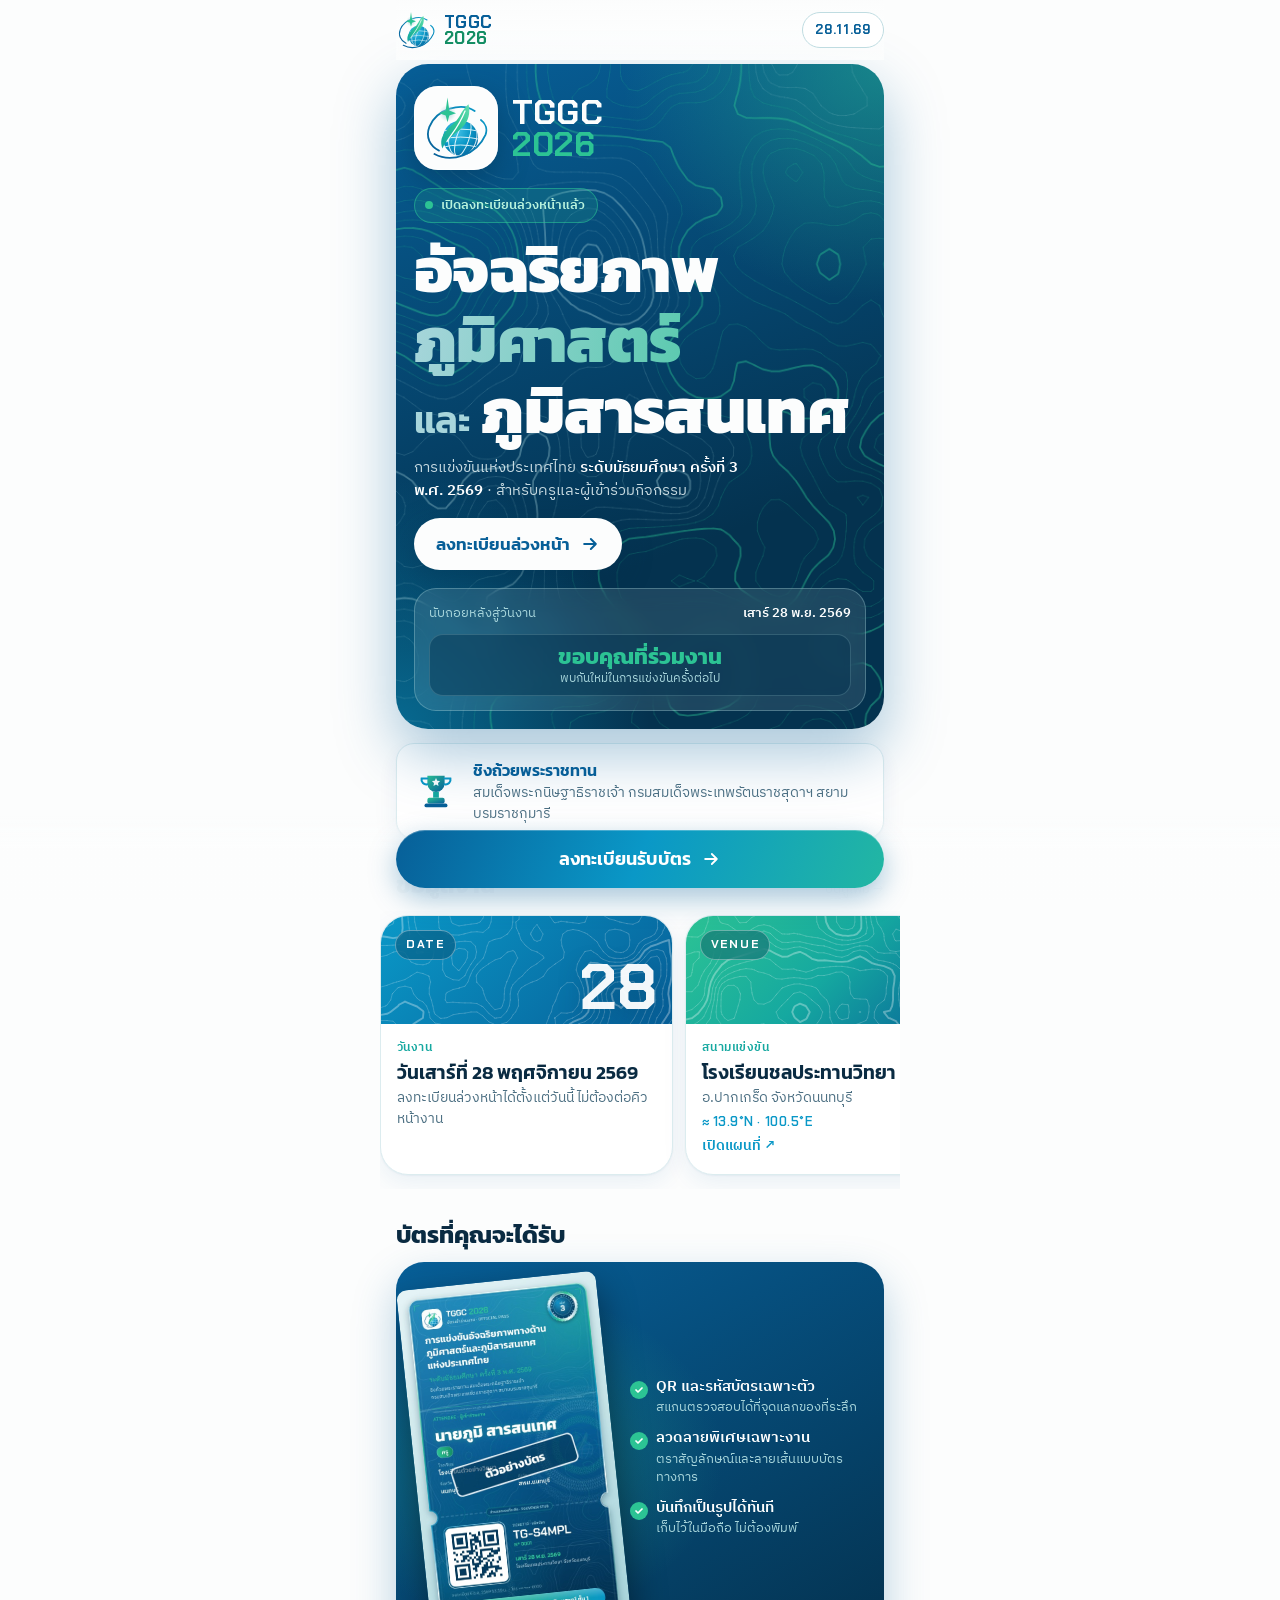
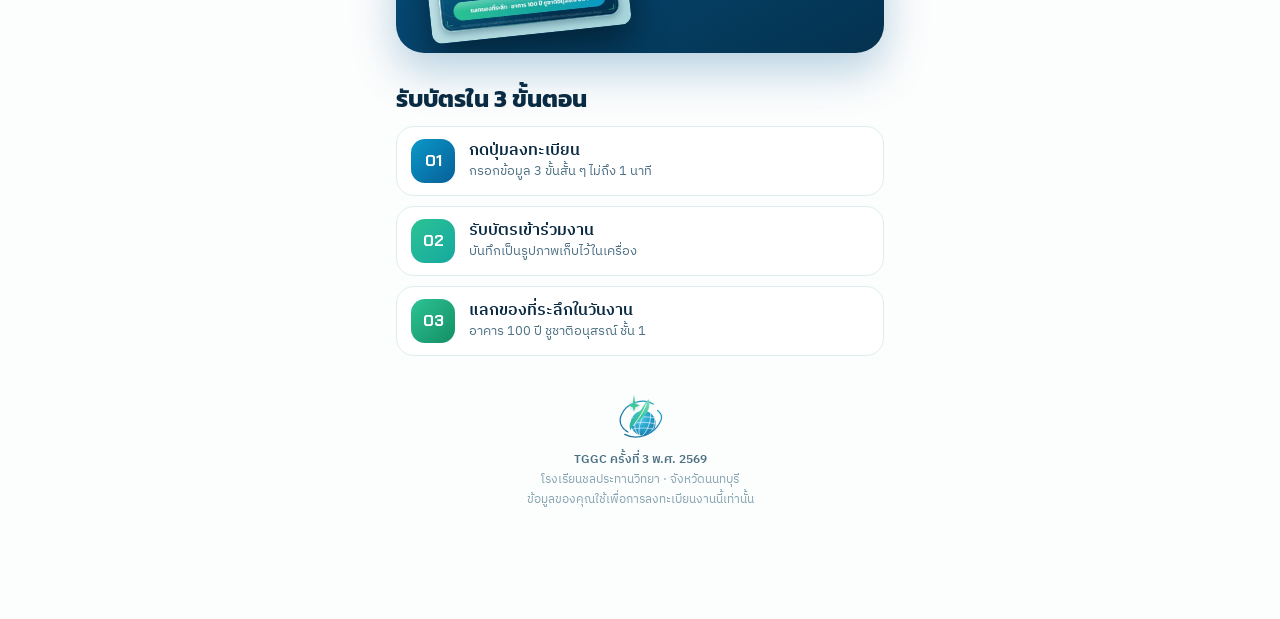
==== public/index.html @ 2cc5307c "Split home and 3-step registration pages; premium ticket artwork - Hash-routed views: home (event in" ====
<!doctype html>
<html lang="th">
<head>
<meta charset="utf-8">
<meta name="viewport" content="width=device-width, initial-scale=1, viewport-fit=cover">
<title>ลงทะเบียน TGGC 2569</title>
<meta name="claude:viewport-fit-sides" content="cover">
<meta name="description" content="ลงทะเบียนล่วงหน้า การแข่งขันอัจฉริยภาพทางด้านภูมิศาสตร์และภูมิสารสนเทศแห่งประเทศไทย ระดับมัธยมศึกษา ครั้งที่ 3 พ.ศ. 2569 · เสาร์ 28 พ.ย. 2569 ณ โรงเรียนชลประทานวิทยา จ.นนทบุรี">
<meta name="theme-color" content="#075f98">
<meta property="og:title" content="ลงทะเบียน TGGC 2569 · รับบัตรเข้าร่วมงาน">
<meta property="og:description" content="กรอกข้อมูลไม่ถึง 1 นาที รับบัตรเข้าร่วมงานเป็นรูปภาพ นำไปแลกของที่ระลึก ณ อาคาร 100 ปี ชูชาติอนุสรณ์ ชั้น 1">
<link rel="preconnect" href="https://fonts.googleapis.com">
<link rel="preconnect" href="https://fonts.gstatic.com" crossorigin>
<link rel="stylesheet" href="https://fonts.googleapis.com/css2?family=IBM+Plex+Sans+Thai:wght@400;500;600;700&family=Chakra+Petch:wght@500;600;700&family=Kanit:wght@500;600;700;800&display=swap">
<link rel="stylesheet" href="styles.css">
</head>
<body>
<div class="ambient" aria-hidden="true"></div>

<div class="app">
  <!-- ===================== HOME ===================== -->
  <main class="view" id="homeView">
    <header class="topbar">
      <a class="brand" href="#home" data-go="home" aria-label="TGGC 2026 หน้าหลัก">
        <span class="logo-mark" data-logo aria-hidden="true"></span>
        <span class="wordmark"><span class="w1">TGGC</span><span class="w2">2026</span></span>
      </a>
      <span class="spacer"></span>
      <button class="mine-btn" id="myTicketBtn" type="button" hidden><svg viewBox="0 0 24 24" fill="none" stroke="currentColor" stroke-width="2" stroke-linecap="round" stroke-linejoin="round"><path d="M3 8a2 2 0 0 0 2-2h14a2 2 0 0 0 2 2v2a2 2 0 0 0 0 4v2a2 2 0 0 0-2 2H5a2 2 0 0 0-2-2v-2a2 2 0 0 0 0-4Z"/><path d="M14 6v12" stroke-dasharray="2 2.5"/></svg>บัตรของฉัน</button>
      <span class="date-pill">28.11.69</span>
    </header>

    <section class="hero" id="top">
      <canvas id="topo" aria-hidden="true"></canvas>
      <div class="hero-top rise">
        <span class="hero-logo logo-mark" data-logo role="img" aria-label="โลโก้ TGGC 2026"></span>
        <span class="wordmark"><span class="w1">TGGC</span><span class="w2">2026</span></span>
      </div>

      <span class="live-chip rise d1"><span class="live-dot"></span>เปิดลงทะเบียนล่วงหน้าแล้ว</span>

      <h1 class="rise d2">
        <span>อัจฉริยภาพ</span>
        <span class="grad">ภูมิศาสตร์</span>
        <span><span class="amp">และ</span> ภูมิสารสนเทศ</span>
      </h1>
      <p class="lede rise d3">การแข่งขันแห่งประเทศไทย <b>ระดับมัธยมศึกษา ครั้งที่ 3 พ.ศ. 2569</b> · สำหรับครูและผู้เข้าร่วมกิจกรรม</p>
      <a class="hero-cta rise d3" href="#register" data-go="register">ลงทะเบียนล่วงหน้า <svg viewBox="0 0 24 24" fill="none" stroke="currentColor" stroke-width="2.4" stroke-linecap="round" stroke-linejoin="round"><path d="M5 12h14M13 6l6 6-6 6"/></svg></a>


      <div class="countdown rise d4" aria-live="polite">
        <div class="countdown-head"><span>นับถอยหลังสู่วันงาน</span><b id="cdLabel">เสาร์ 28 พ.ย. 2569</b></div>
        <div class="cd-grid" id="cdGrid">
          <div class="cd-cell"><div class="cd-num" id="cdD">--</div><div class="cd-lab">วัน</div></div>
          <div class="cd-cell"><div class="cd-num" id="cdH">--</div><div class="cd-lab">ชั่วโมง</div></div>
          <div class="cd-cell"><div class="cd-num" id="cdM">--</div><div class="cd-lab">นาที</div></div>
          <div class="cd-cell"><div class="cd-num" id="cdS">--</div><div class="cd-lab">วินาที</div></div>
        </div>
      </div>
    </section>

    <div class="trophy">
      <svg viewBox="0 0 48 48" fill="none" aria-hidden="true">
        <defs><linearGradient id="tro" x1="0" y1="0" x2="1" y2="1"><stop offset="0" stop-color="#2cc394"/><stop offset="1" stop-color="#075f98"/></linearGradient></defs>
        <path d="M15 8h18v8a9 9 0 0 1-18 0V8Z" fill="url(#tro)"/>
        <path d="M15 11H9a5 5 0 0 0 6 6M33 11h6a5 5 0 0 1-6 6" stroke="#0a98c7" stroke-width="2.2" stroke-linecap="round"/>
        <path d="M21 25h6v6h-6z" fill="#15a8a0"/>
        <rect x="15" y="31" width="18" height="6" rx="2" fill="url(#tro)"/>
        <rect x="12" y="37" width="24" height="4" rx="2" fill="#075f98"/>
        <path d="M24 10.5l1.3 2.7 3 .4-2.2 2.1.5 3-2.6-1.4-2.6 1.4.5-3-2.2-2.1 3-.4z" fill="#fcfdfd"/>
      </svg>
      <p><strong>ชิงถ้วยพระราชทาน</strong>สมเด็จพระกนิษฐาธิราชเจ้า กรมสมเด็จพระเทพรัตนราชสุดาฯ สยามบรมราชกุมารี</p>
    </div>

    <div class="section-title"><h2>ข้อมูลงาน</h2><span>ปัดดูเพิ่ม →</span></div>
    <div class="rail" role="list">
      <article class="ev-card c1" role="listitem">
        <div class="ev-art"><canvas data-topo="1"></canvas><span class="tag">DATE</span><span class="big">28</span></div>
        <div class="ev-body">
          <span class="k">วันงาน</span>
          <span class="v">วันเสาร์ที่ 28 พฤศจิกายน 2569</span>
          <span class="s">ลงทะเบียนล่วงหน้าได้ตั้งแต่วันนี้ ไม่ต้องต่อคิวหน้างาน</span>
        </div>
      </article>
      <article class="ev-card c2" role="listitem">
        <div class="ev-art"><canvas data-topo="2"></canvas><span class="tag">VENUE</span></div>
        <div class="ev-body">
          <span class="k">สนามแข่งขัน</span>
          <span class="v">โรงเรียนชลประทานวิทยา</span>
          <span class="s">อ.ปากเกร็ด จังหวัดนนทบุรี</span>
          <span class="coord">≈ 13.9°N · 100.5°E</span>
          <a href="https://www.google.com/maps/search/?api=1&query=%E0%B9%82%E0%B8%A3%E0%B8%87%E0%B9%80%E0%B8%A3%E0%B8%B5%E0%B8%A2%E0%B8%99%E0%B8%8A%E0%B8%A5%E0%B8%9B%E0%B8%A3%E0%B8%B0%E0%B8%97%E0%B8%B2%E0%B8%99%E0%B8%A7%E0%B8%B4%E0%B8%97%E0%B8%A2%E0%B8%B2" target="_blank" rel="noopener">เปิดแผนที่ ↗</a>
        </div>
      </article>
      <article class="ev-card c3" role="listitem">
        <div class="ev-art"><canvas data-topo="3"></canvas><span class="tag">GIFT</span><span class="big">100</span></div>
        <div class="ev-body">
          <span class="k">จุดแลกของที่ระลึก</span>
          <span class="v">อาคาร 100 ปี ชูชาติอนุสรณ์ ชั้น 1</span>
          <span class="s">แสดงบัตรเข้าร่วมงานบนมือถือ หรือภาพที่บันทึกไว้ เพื่อรับของที่ระลึก</span>
        </div>
      </article>
    </div>

    <div class="section-title"><h2>บัตรที่คุณจะได้รับ</h2></div>
    <div class="teaser">
      <div class="teaser-img"><img id="teaserImg" alt="ตัวอย่างบัตรเข้าร่วมงาน TGGC 2026"></div>
      <ul class="teaser-list">
        <li><b>QR และรหัสบัตรเฉพาะตัว</b><span>สแกนตรวจสอบได้ที่จุดแลกของที่ระลึก</span></li>
        <li><b>ลวดลายพิเศษเฉพาะงาน</b><span>ตราสัญลักษณ์และลายเส้นแบบบัตรทางการ</span></li>
        <li><b>บันทึกเป็นรูปได้ทันที</b><span>เก็บไว้ในมือถือ ไม่ต้องพิมพ์</span></li>
      </ul>
    </div>

    <div class="section-title"><h2>รับบัตรใน 3 ขั้นตอน</h2></div>
    <ol class="steps">
      <li><span class="n">01</span><div><b>กดปุ่มลงทะเบียน</b><small>กรอกข้อมูล 3 ขั้นสั้น ๆ ไม่ถึง 1 นาที</small></div></li>
      <li><span class="n">02</span><div><b>รับบัตรเข้าร่วมงาน</b><small>บันทึกเป็นรูปภาพเก็บไว้ในเครื่อง</small></div></li>
      <li><span class="n">03</span><div><b>แลกของที่ระลึกในวันงาน</b><small>อาคาร 100 ปี ชูชาติอนุสรณ์ ชั้น 1</small></div></li>
    </ol>

    <footer class="foot">
      <span class="logo-mark" data-logo aria-hidden="true"></span>
      <div><b>TGGC ครั้งที่ 3 พ.ศ. 2569</b><br>
      โรงเรียนชลประทานวิทยา · จังหวัดนนทบุรี<br>
      ข้อมูลของคุณใช้เพื่อการลงทะเบียนงานนี้เท่านั้น</div>
    </footer>
  </main>

  <!-- ===================== REGISTER ===================== -->
  <section class="view reg-view" id="registerView" hidden>
    <header class="appbar">
      <button class="icon-btn" id="regBack" type="button" aria-label="ย้อนกลับ"><svg viewBox="0 0 24 24" fill="none" stroke="currentColor" stroke-width="2.4" stroke-linecap="round" stroke-linejoin="round"><path d="M15 5l-7 7 7 7"/></svg></button>
      <div class="appbar-title"><b>ลงทะเบียนเข้าร่วมงาน</b><small id="stepTxt">ขั้นที่ 1 จาก 3</small></div>
      <span class="logo-mark appbar-logo" data-logo aria-hidden="true"></span>
    </header>

    <ol class="stepper" id="stepper">
      <li data-s="1"><i>1</i><span>ผู้เข้าร่วม</span></li>
      <li data-s="2"><i>2</i><span>หน่วยงาน</span></li>
      <li data-s="3"><i>3</i><span>ยืนยัน</span></li>
    </ol>

    <form class="reg-form" id="regForm" novalidate autocomplete="on">
      <fieldset class="step" data-step="1" aria-labelledby="s1h">
        <div class="step-head"><h1 id="s1h">ข้อมูลผู้เข้าร่วม</h1><p>ชื่อและตำแหน่งจะพิมพ์ลงบนบัตรตามที่กรอก</p></div>
        <div class="step-body">

        <div class="field" data-key="prefix">
          <span class="label" id="prefixLab">คำนำหน้า <span class="req">*</span></span>
          <div class="chips" role="radiogroup" aria-labelledby="prefixLab">
            <label class="chip"><input type="radio" name="prefix" value="นาย"><span>นาย</span></label>
            <label class="chip"><input type="radio" name="prefix" value="นาง"><span>นาง</span></label>
            <label class="chip"><input type="radio" name="prefix" value="นางสาว"><span>นางสาว</span></label>
            <label class="chip"><input type="radio" name="prefix" value="ดร."><span>ดร.</span></label>
            <label class="chip"><input type="radio" name="prefix" value="__other"><span>อื่น ๆ</span></label>
          </div>
          <input class="input other-input" id="prefixOther" name="prefixOther" type="text" placeholder="ระบุคำนำหน้า เช่น ว่าที่ร้อยตรี" maxlength="40" hidden>
          <span class="err">กรุณาเลือกคำนำหน้า</span>
        </div>

        <div class="field" data-key="first">
          <label for="first">ชื่อ <span class="req">*</span></label>
          <input class="input" id="first" name="first" type="text" autocomplete="given-name" placeholder="ชื่อจริง" maxlength="60" enterkeyhint="next">
          <span class="err">กรุณากรอกชื่อ</span>
        </div>

        <div class="field" data-key="last">
          <label for="last">นามสกุล <span class="req">*</span></label>
          <input class="input" id="last" name="last" type="text" autocomplete="family-name" placeholder="นามสกุล" maxlength="60" enterkeyhint="next">
          <span class="err">กรุณากรอกนามสกุล</span>
        </div>

        <div class="field" data-key="position">
          <label for="position">ตำแหน่ง <span class="req">*</span></label>
          <div class="chips" data-fill="position">
            <button class="chip-btn" type="button">ครู</button>
            <button class="chip-btn" type="button">ครูผู้ช่วย</button>
            <button class="chip-btn" type="button">ผู้อำนวยการ</button>
            <button class="chip-btn" type="button">รองผู้อำนวยการ</button>
            <button class="chip-btn" type="button">ศึกษานิเทศก์</button>
            <button class="chip-btn" type="button">นักเรียน</button>
          </div>
          <input class="input" id="position" name="position" type="text" autocomplete="organization-title" placeholder="เลือกด้านบน หรือพิมพ์ตำแหน่ง" maxlength="80" enterkeyhint="next">
          <span class="err">กรุณาระบุตำแหน่ง</span>
        </div>

        <div class="field" data-key="phone">
          <label for="phone">หมายเลขโทรศัพท์ <span class="req">*</span></label>
          <div class="tel-wrap">
            <span class="cc">TH</span>
            <input class="input" id="phone" name="phone" type="tel" inputmode="numeric" autocomplete="tel-national" placeholder="08X-XXX-XXXX" maxlength="12" enterkeyhint="next">
          </div>
          <span class="err">กรุณากรอกเบอร์โทร 9–10 หลัก ขึ้นต้นด้วย 0</span>
        </div>
        </div>
      </fieldset>

      <fieldset class="step" data-step="2" aria-labelledby="s2h" hidden>
        <div class="step-head"><h1 id="s2h">หน่วยงาน</h1><p>โรงเรียนและสังกัดของคุณ</p></div>
        <div class="step-body">

        <div class="field" data-key="school">
          <label for="school">โรงเรียน <span class="req">*</span></label>
          <input class="input" id="school" name="school" type="text" autocomplete="organization" placeholder="เช่น ชลประทานวิทยา" maxlength="120" enterkeyhint="next">
          <span class="err">กรุณากรอกชื่อโรงเรียน</span>
        </div>

        <div class="field" data-key="province">
          <label for="province">จังหวัด <span class="req">*</span></label>
          <div class="select-wrap">
            <select class="input" id="province" name="province" required>
              <option value="" disabled selected>เลือกจังหวัด</option>
            </select>
          </div>
          <span class="err">กรุณาเลือกจังหวัด</span>
        </div>

        <div class="field" data-key="affiliation">
          <label for="affiliation">สังกัด <span class="req">*</span><span class="hint">เช่น สพม.นนทบุรี</span></label>
          <div class="chips" data-fill="affiliation" id="affChips">
            <button class="chip-btn suggest" type="button" id="affSuggest">สพม.นนทบุรี</button>
            <button class="chip-btn" type="button">สช. (เอกชน)</button>
            <button class="chip-btn" type="button">อบจ.</button>
            <button class="chip-btn" type="button">มหาวิทยาลัย / สาธิต</button>
            <button class="chip-btn" type="button">กรุงเทพมหานคร</button>
          </div>
          <input class="input" id="affiliation" name="affiliation" type="text" placeholder="พิมพ์สังกัด" maxlength="80" enterkeyhint="done">
          <span class="err">กรุณาระบุสังกัด</span>
        </div>

        </div>
      </fieldset>

      <fieldset class="step" data-step="3" aria-labelledby="s3h" hidden>
        <div class="step-head"><h1 id="s3h">ตรวจสอบข้อมูล</h1><p>ข้อมูลนี้จะพิมพ์ลงบนบัตรเข้าร่วมงาน</p></div>
        <div class="step-body">
          <div class="review" id="review"></div>
        <label class="consent" id="consentBox">
          <input type="checkbox" id="consent" name="consent">
          <span>ยินยอมให้ผู้จัดงานใช้ข้อมูลนี้เพื่อการลงทะเบียนและการแลกของที่ระลึกในงานนี้เท่านั้น</span>
        </label>
        </div>
      </fieldset>

      <div class="hp" aria-hidden="true"><label>Website<input type="text" name="website" id="website" tabindex="-1" autocomplete="off"></label></div>
      <div class="form-error" id="formError" hidden></div>
    </form>
  </section>

  <!-- ===================== TICKET ===================== -->
  <section class="view ticket-view" id="ticketView" hidden>
    <header class="appbar">
      <button class="icon-btn" type="button" data-go="home" aria-label="กลับหน้าหลัก"><svg viewBox="0 0 24 24" fill="none" stroke="currentColor" stroke-width="2.4" stroke-linecap="round" stroke-linejoin="round"><path d="M15 5l-7 7 7 7"/></svg></button>
      <div class="appbar-title"><b>บัตรเข้าร่วมงาน</b><small>TGGC ครั้งที่ 3 · 28 พ.ย. 2569</small></div>
      <span class="logo-mark appbar-logo" data-logo aria-hidden="true"></span>
    </header>

    <div class="tv-head">
      <span class="sync" id="syncPill"><i></i><span id="syncTxt">กำลังบันทึก…</span></span>
      <h2 id="tvTitle">ออกบัตรสำเร็จ</h2>
      <p>บันทึกภาพบัตรนี้ไว้ แล้วแสดงที่จุดแลกของที่ระลึกในวันงาน</p>
    </div>

    <div class="ticket-stage">
      <span class="spark s1" aria-hidden="true"></span><span class="spark s2" aria-hidden="true"></span><span class="spark s3" aria-hidden="true"></span><span class="spark s4" aria-hidden="true"></span>
      <div class="ticket-tilt" id="ticketTilt">
        <img id="ticketImg" alt="บัตรเข้าร่วมงาน TGGC 2026">
        <div class="holo" aria-hidden="true"></div>
      </div>
    </div>
    <p class="longpress">กดค้างที่บัตรเพื่อบันทึกรูปได้เช่นกัน</p>

    <div class="where">
      <svg viewBox="0 0 44 44" fill="none" aria-hidden="true"><rect x="6" y="16" width="32" height="22" rx="4" fill="#2cc394"/><rect x="4" y="11" width="36" height="8" rx="3" fill="#148e64"/><path d="M22 11v27" stroke="#fcfdfd" stroke-width="3"/><path d="M22 11c-3-6-10-6-10-1 0 3 6 2 10 1Zm0 0c3-6 10-6 10-1 0 3-6 2-10 1Z" fill="#0a98c7"/></svg>
      <p><strong>จุดแลกของที่ระลึก</strong>อาคาร 100 ปี ชูชาติอนุสรณ์ ชั้น 1 · โรงเรียนชลประทานวิทยา</p>
    </div>

    <div class="tv-actions">
      <button class="linkish" id="editBtn" type="button">แก้ไขข้อมูลบัตร</button>
      <button class="linkish" id="newBtn" type="button">ลงทะเบียนให้ผู้อื่น</button>
    </div>
  </section>
</div>

<!-- bottom dock: one per view -->
<div class="dock" id="dock">
  <div class="dock-inner" id="dockHome">
    <button class="btn ghost" id="dockMine" type="button" aria-label="บัตรของฉัน" hidden><svg viewBox="0 0 24 24" fill="none" stroke="currentColor" stroke-width="2" stroke-linecap="round" stroke-linejoin="round"><path d="M3 8a2 2 0 0 0 2-2h14a2 2 0 0 0 2 2v2a2 2 0 0 0 0 4v2a2 2 0 0 0-2 2H5a2 2 0 0 0-2-2v-2a2 2 0 0 0 0-4Z"/><path d="M14 6v12" stroke-dasharray="2 2.5"/></svg></button>
    <a class="btn" href="#register" data-go="register"><span>ลงทะเบียนรับบัตร</span><svg viewBox="0 0 24 24" fill="none" stroke="currentColor" stroke-width="2.2" stroke-linecap="round" stroke-linejoin="round"><path d="M5 12h14M13 6l6 6-6 6"/></svg></a>
  </div>
  <div class="dock-inner" id="dockReg" hidden>
    <button class="btn ghost" id="prevBtn" type="button" aria-label="ขั้นก่อนหน้า" hidden><svg viewBox="0 0 24 24" fill="none" stroke="currentColor" stroke-width="2.4" stroke-linecap="round" stroke-linejoin="round"><path d="M15 5l-7 7 7 7"/></svg></button>
    <button class="btn" id="nextBtn" type="button"><span id="nextTxt">ถัดไป</span><svg viewBox="0 0 24 24" fill="none" stroke="currentColor" stroke-width="2.2" stroke-linecap="round" stroke-linejoin="round"><path d="M5 12h14M13 6l6 6-6 6"/></svg></button>
  </div>
  <div class="dock-inner" id="dockTicket" hidden>
    <button class="btn green" id="saveBtn" type="button">
      <svg viewBox="0 0 24 24" fill="none" stroke="currentColor" stroke-width="2.2" stroke-linecap="round" stroke-linejoin="round"><path d="M12 4v11M7 10l5 5 5-5M5 20h14"/></svg>
      บันทึกบัตรเป็นรูปภาพ
    </button>
    <button class="btn ghost" id="shareBtn" type="button" aria-label="แชร์บัตร" hidden>
      <svg viewBox="0 0 24 24" fill="none" stroke="currentColor" stroke-width="2.2" stroke-linecap="round" stroke-linejoin="round"><circle cx="18" cy="5" r="3"/><circle cx="6" cy="12" r="3"/><circle cx="18" cy="19" r="3"/><path d="M8.6 13.5l6.8 4M15.4 6.5l-6.8 4"/></svg>
    </button>
  </div>
</div>

<div class="toast" id="toast" role="status"></div>
<canvas id="confetti" aria-hidden="true"></canvas>

<script src="vendor/qrcode.js"></script>
<script src="config.js"></script>
<script src="app.js"></script>
</body>
</html>
---- public/styles.css ----
/* Layout: one phone-width column (max 520px) that reads like an app:
   deep-ocean hero stage → event cards rail → steps → form → sticky dock. Ticket view replaces it after submit.
   Single light look on purpose: the official TGGC 2026 palette (navy · sea blue · teal · mint · green · mist · white). */
:root {
  /* official palette */
  --navy: #075f98;
  --sea: #0a98c7;
  --teal: #15a8a0;
  --mint: #2cc394;
  --green: #148e64;
  --lteal: #5ba1a5;
  --mist: #a7d5db;
  --white: #fcfdfd;
  /* derived neutrals (biased toward the navy) */
  --ink: #0a2b42;
  --deep: #04324f;
  --muted: #4d7083;
  --dim: #86a4b1;
  --line: #dcecef;
  --line-strong: #bfdce1;
  --surface: #ffffff;
  --tint: #f0f8f9;
  --danger: #d93d4a;

  --f-display: "Kanit", "Noto Sans Thai", "Leelawadee UI", Tahoma, sans-serif;
  --f-body: "IBM Plex Sans Thai", "Noto Sans Thai", "Leelawadee UI", Tahoma, system-ui, sans-serif;
  --f-tech: "Chakra Petch", "Kanit", ui-monospace, monospace;

  --r-lg: 28px;
  --r-md: 18px;
  --r-sm: 12px;
  --dock-h: 84px;
  --shadow: 0 1px 2px rgba(7, 95, 152, 0.06), 0 8px 24px rgba(7, 95, 152, 0.08);
  color-scheme: light;
}

* { box-sizing: border-box; }
[hidden] { display: none !important; }
html { -webkit-text-size-adjust: 100%; scroll-behavior: smooth; }
html, body { background: var(--white); }
body {
  margin: 0;
  color: var(--ink);
  font-family: var(--f-body);
  font-size: 16px;
  line-height: 1.6;
  -webkit-font-smoothing: antialiased;
  -webkit-tap-highlight-color: transparent;
  overflow-x: hidden;
}
body::before {
  content: "";
  position: fixed;
  inset: 0 0 auto;
  height: env(safe-area-inset-top, 0px);
  z-index: 50;
  background: var(--white);
}
img { max-width: 100%; display: block; }
button, input, select { font: inherit; color: inherit; }
a { color: var(--sea); }
:focus-visible { outline: 2px solid var(--sea); outline-offset: 3px; }

.app {
  position: relative;
  max-width: 520px;
  margin: 0 auto;
  padding-left: max(16px, env(safe-area-inset-left, 0px));
  padding-right: max(16px, env(safe-area-inset-right, 0px));
  padding-bottom: calc(var(--dock-h) + env(safe-area-inset-bottom, 0px) + 24px);
}

.ambient {
  position: fixed;
  inset: 0;
  z-index: -1;
  pointer-events: none;
  background:
    radial-gradient(70% 35% at 100% 0%, rgba(167, 213, 219, 0.55), transparent 70%),
    radial-gradient(60% 30% at 0% 55%, rgba(44, 195, 148, 0.12), transparent 70%),
    radial-gradient(70% 35% at 100% 100%, rgba(10, 152, 199, 0.12), transparent 70%),
    var(--white);
}

/* ---------- logo ---------- */
.logo-mark svg, .logo-mark img { width: 100%; height: 100%; display: block; }
.wordmark { font-family: var(--f-tech); font-weight: 700; line-height: 0.95; letter-spacing: 0.02em; }
.wordmark .w1 { color: var(--navy); display: block; }
.wordmark .w2 { color: var(--green); display: block; }

/* ---------- top bar ---------- */
.topbar {
  position: sticky;
  top: env(safe-area-inset-top, 0px);
  z-index: 40;
  display: flex;
  align-items: center;
  gap: 10px;
  padding-block: 10px;
  background: linear-gradient(to bottom, rgba(252, 253, 253, 0.96), rgba(252, 253, 253, 0.75));
  -webkit-backdrop-filter: blur(14px);
          backdrop-filter: blur(14px);
}
.brand { display: flex; align-items: center; gap: 8px; text-decoration: none; min-width: 0; }
.brand .logo-mark { width: 40px; height: 40px; flex: none; }
.brand .wordmark { font-size: 17px; }
.topbar .spacer { flex: 1; }
.date-pill {
  font-family: var(--f-tech);
  font-weight: 700;
  font-size: 13px;
  letter-spacing: 0.06em;
  padding: 7px 12px;
  border-radius: 999px;
  color: var(--navy);
  border: 1px solid var(--line-strong);
  background: var(--surface);
  white-space: nowrap;
}
.mine-btn {
  display: inline-flex; align-items: center; gap: 6px;
  border: 0;
  cursor: pointer;
  font-weight: 600;
  font-size: 13px;
  padding: 8px 12px;
  border-radius: 999px;
  color: #fff;
  background: linear-gradient(120deg, var(--green), var(--mint));
  white-space: nowrap;
}

/* ---------- hero stage ---------- */
.hero {
  position: relative;
  overflow: hidden;
  margin-top: 4px;
  padding: 22px 18px 18px;
  border-radius: 32px;
  color: var(--white);
  background:
    radial-gradient(90% 60% at 100% 0%, rgba(44, 195, 148, 0.45), transparent 60%),
    radial-gradient(80% 60% at 0% 100%, rgba(10, 152, 199, 0.55), transparent 65%),
    linear-gradient(160deg, var(--navy) 0%, var(--deep) 70%);
  box-shadow: 0 24px 60px rgba(7, 95, 152, 0.35);
  isolation: isolate;
}
#topo { position: absolute; inset: 0; width: 100%; height: 100%; z-index: -1; opacity: 0.9; animation: drift 40s ease-in-out infinite alternate; }
@keyframes drift { from { transform: scale(1.08) translate(0, 0); } to { transform: scale(1.08) translate(-3%, 2%); } }

.hero-top { display: flex; align-items: center; gap: 14px; }
.hero-logo {
  width: 84px; height: 84px; flex: none;
  padding: 8px;
  border-radius: 24px;
  background: var(--white);
  box-shadow: 0 10px 30px rgba(4, 50, 79, 0.45), inset 0 0 0 1px rgba(255, 255, 255, 0.6);
}
.hero-top .wordmark { font-size: 34px; }
.hero-top .wordmark .w1 { color: var(--white); }
.hero-top .wordmark .w2 { color: var(--mint); }

.live-chip {
  margin-top: 18px;
  display: inline-flex; align-items: center; gap: 8px;
  font-size: 13px; font-weight: 600;
  padding: 6px 12px 6px 10px;
  border-radius: 999px;
  background: rgba(44, 195, 148, 0.16);
  border: 1px solid rgba(44, 195, 148, 0.55);
  color: #b9f3dd;
}
.live-dot { width: 8px; height: 8px; border-radius: 50%; background: var(--mint); animation: pulse 1.8s infinite; }
@keyframes pulse { 0% { box-shadow: 0 0 0 0 rgba(44, 195, 148, 0.7); } 70% { box-shadow: 0 0 0 10px rgba(44, 195, 148, 0); } 100% { box-shadow: 0 0 0 0 rgba(44, 195, 148, 0); } }

.hero h1 {
  margin: 12px 0 0;
  font-family: var(--f-display);
  font-weight: 800;
  font-size: clamp(38px, 12vw, 64px);
  line-height: 1.1;
  letter-spacing: -0.01em;
  text-wrap: balance;
}
.hero h1 > span { display: block; }
.hero h1 .grad {
  background: linear-gradient(100deg, var(--mist) 0%, var(--mint) 50%, #8ff0c9 100%);
  background-size: 200% 100%;
  -webkit-background-clip: text; background-clip: text;
  color: transparent;
  animation: sheen 7s ease-in-out infinite alternate;
}
.hero h1 .amp { font-weight: 600; color: var(--mist); font-size: 0.6em; }
@keyframes sheen { from { background-position: 0% 50%; } to { background-position: 100% 50%; } }
.hero .lede { margin: 10px 0 0; color: rgba(231, 244, 247, 0.85); font-size: 15px; line-height: 1.55; max-width: 36ch; }
.hero .lede b { color: #fff; font-weight: 600; }

/* countdown (glass on the stage) */
.countdown {
  margin-top: 18px;
  padding: 14px;
  border-radius: 22px;
  background: rgba(252, 253, 253, 0.1);
  border: 1px solid rgba(167, 213, 219, 0.35);
  -webkit-backdrop-filter: blur(10px);
          backdrop-filter: blur(10px);
}
.countdown-head { display: flex; justify-content: space-between; align-items: baseline; gap: 8px; font-size: 13px; color: var(--mist); }
.countdown-head b { color: #fff; font-weight: 600; }
.cd-grid { margin-top: 10px; display: grid; grid-template-columns: repeat(4, 1fr); gap: 8px; }
.cd-cell {
  text-align: center;
  padding: 10px 4px 6px;
  border-radius: 14px;
  background: rgba(4, 50, 79, 0.45);
  border: 1px solid rgba(167, 213, 219, 0.22);
}
.cd-num { font-family: var(--f-tech); font-weight: 700; font-size: clamp(26px, 8.4vw, 36px); line-height: 1.1; font-variant-numeric: tabular-nums; color: #fff; }
.cd-cell:first-child .cd-num { color: var(--mint); }
.cd-lab { font-size: 12px; color: var(--mist); }

/* royal trophy */
.trophy {
  margin-top: 14px;
  display: grid;
  grid-template-columns: 46px 1fr;
  gap: 14px;
  align-items: center;
  padding: 14px 16px;
  border-radius: var(--r-md);
  background: var(--surface);
  border: 1px solid var(--line);
  box-shadow: var(--shadow);
}
.trophy svg { width: 46px; height: 46px; }
.trophy p { margin: 0; font-size: 14px; line-height: 1.5; color: var(--muted); min-width: 0; }
.trophy p strong { display: block; font-family: var(--f-display); font-weight: 600; font-size: 16px; color: var(--navy); }

/* ---------- section titles ---------- */
.section-title {
  display: flex; align-items: baseline; justify-content: space-between; gap: 12px;
  margin: 32px 0 12px;
}
.section-title h2 { margin: 0; font-family: var(--f-display); font-weight: 700; font-size: 24px; line-height: 1.2; color: var(--ink); text-wrap: balance; }
.section-title span { font-size: 13px; color: var(--muted); white-space: nowrap; }
.section-title .req { color: var(--danger); font-weight: 700; }

/* ---------- event cards rail ---------- */
.rail {
  display: grid;
  grid-auto-flow: column;
  grid-auto-columns: 82%;
  gap: 12px;
  overflow-x: auto;
  scroll-snap-type: x mandatory;
  margin-inline: -16px;
  padding: 4px 16px 14px;
  scrollbar-width: none;
}
.rail::-webkit-scrollbar { display: none; }
.ev-card {
  scroll-snap-align: start;
  position: relative;
  overflow: hidden;
  border-radius: var(--r-lg);
  border: 1px solid var(--line);
  background: var(--surface);
  box-shadow: var(--shadow);
  display: flex;
  flex-direction: column;
}
.ev-art { position: relative; height: 108px; overflow: hidden; }
.ev-art canvas { position: absolute; inset: 0; width: 100%; height: 100%; }
.ev-art .tag {
  position: absolute; left: 14px; top: 14px;
  font-family: var(--f-tech); font-size: 12px; font-weight: 700; letter-spacing: 0.14em;
  padding: 4px 10px; border-radius: 999px;
  color: #fff;
  background: rgba(4, 50, 79, 0.35); border: 1px solid rgba(255, 255, 255, 0.35);
  -webkit-backdrop-filter: blur(6px); backdrop-filter: blur(6px);
}
.ev-art .big {
  position: absolute; right: 14px; bottom: 4px;
  font-family: var(--f-tech); font-weight: 700; font-size: 64px; line-height: 1;
  color: rgba(255, 255, 255, 0.95);
  text-shadow: 0 6px 24px rgba(4, 50, 79, 0.35);
}
.ev-card.c1 .ev-art { background: linear-gradient(135deg, var(--sea), var(--navy)); }
.ev-card.c2 .ev-art { background: linear-gradient(135deg, var(--mint), var(--teal) 50%, var(--navy)); }
.ev-card.c3 .ev-art { background: linear-gradient(135deg, var(--mint), var(--green)); }
.ev-body { padding: 14px 16px 16px; display: grid; gap: 3px; }
.ev-body .k { font-size: 12px; font-weight: 600; color: var(--teal); letter-spacing: 0.04em; }
.ev-body .v { font-family: var(--f-display); font-weight: 600; font-size: 19px; line-height: 1.3; color: var(--ink); }
.ev-body .s { font-size: 14px; color: var(--muted); line-height: 1.45; }
.ev-body .coord { font-family: var(--f-tech); font-size: 13px; font-weight: 600; color: var(--sea); letter-spacing: 0.04em; }
.ev-body a { font-size: 14px; font-weight: 600; text-decoration: none; }

/* ---------- steps ---------- */
.steps { list-style: none; margin: 0; padding: 0; display: grid; gap: 10px; }
.steps li {
  display: grid; grid-template-columns: 44px 1fr; gap: 14px; align-items: center;
  padding: 12px 14px;
  border-radius: var(--r-md);
  background: var(--surface);
  border: 1px solid var(--line);
}
.steps .n {
  width: 44px; height: 44px; border-radius: 14px;
  display: grid; place-items: center;
  font-family: var(--f-tech); font-weight: 700; font-size: 16px;
  color: #fff;
  background: linear-gradient(135deg, var(--sea), var(--navy));
}
.steps li:nth-child(2) .n { background: linear-gradient(135deg, var(--mint), var(--teal)); }
.steps li:nth-child(3) .n { background: linear-gradient(135deg, var(--mint), var(--green)); }
.steps b { display: block; font-weight: 600; font-size: 16px; line-height: 1.35; }
.steps small { display: block; font-size: 13px; color: var(--muted); line-height: 1.45; }

/* ---------- form ---------- */
fieldset { border: 0; margin: 0; padding: 0; min-width: 0; }
.group { margin-top: 22px; display: grid; gap: 16px; }
.group-label {
  display: flex; align-items: center; gap: 10px; width: 100%;
  font-family: var(--f-tech); font-size: 12px; font-weight: 700; letter-spacing: 0.14em; color: var(--teal);
  padding: 0;
}
.group-label::after { content: ""; flex: 1; height: 1px; background: var(--line); }

.field { display: grid; gap: 7px; min-width: 0; }
.field > label, .field > .label {
  font-size: 15px; font-weight: 600; color: var(--ink);
  display: flex; align-items: baseline; gap: 4px;
}
.field .req { color: var(--danger); font-weight: 700; }
.field .hint { margin-left: auto; font-size: 12px; color: var(--dim); font-weight: 500; }
.input {
  width: 100%;
  height: 56px;
  padding: 0 16px;
  font-size: 17px;
  color: var(--ink);
  border-radius: var(--r-md);
  border: 1.5px solid var(--line-strong);
  background: var(--tint);
  transition: border-color 0.2s, box-shadow 0.2s, background 0.2s;
  -webkit-appearance: none;
          appearance: none;
}
.input::placeholder { color: var(--dim); }
.input:focus { outline: none; border-color: var(--sea); box-shadow: 0 0 0 4px rgba(10, 152, 199, 0.15); background: var(--surface); }
.field.ok .input { border-color: rgba(44, 195, 148, 0.75); background: var(--surface); }
.field.bad .input { border-color: var(--danger); box-shadow: 0 0 0 4px rgba(217, 61, 74, 0.1); }
.err { display: none; font-size: 13px; color: var(--danger); }
.field.bad .err { display: block; }

.select-wrap { position: relative; }
.select-wrap::after {
  content: "";
  position: absolute; right: 18px; top: 50%;
  width: 9px; height: 9px;
  border-right: 2px solid var(--navy); border-bottom: 2px solid var(--navy);
  transform: translateY(-70%) rotate(45deg);
  pointer-events: none;
}
select.input { padding-right: 44px; }
select.input:invalid { color: var(--dim); }

.tel-wrap { position: relative; }
.tel-wrap .cc {
  position: absolute; left: 16px; top: 50%; transform: translateY(-50%);
  font-family: var(--f-tech); font-weight: 700; font-size: 14px; color: var(--teal);
}
.tel-wrap .input { padding-left: 54px; font-family: var(--f-tech); font-weight: 600; letter-spacing: 0.06em; }

/* chips */
.chips { display: flex; flex-wrap: wrap; gap: 8px; }
.chip { position: relative; }
.chip input { position: absolute; opacity: 0; inset: 0; margin: 0; cursor: pointer; }
.chip span, .chip-btn {
  display: inline-flex; align-items: center; justify-content: center;
  min-height: 44px;
  padding: 0 16px;
  border-radius: 999px;
  border: 1.5px solid var(--line-strong);
  background: var(--surface);
  font-size: 15px; font-weight: 500; color: var(--ink);
  transition: background 0.2s, border-color 0.2s, color 0.2s, transform 0.15s, box-shadow 0.2s;
  user-select: none;
}
.chip input:focus-visible + span { outline: 2px solid var(--sea); outline-offset: 2px; }
.chip input:checked + span {
  background: linear-gradient(135deg, var(--sea), var(--navy));
  border-color: transparent;
  color: #fff;
  box-shadow: 0 6px 18px rgba(7, 95, 152, 0.3);
}
.chip:active span, .chip-btn:active { transform: scale(0.96); }
.chip-btn { cursor: pointer; font-size: 14px; min-height: 38px; padding: 0 13px; color: var(--muted); background: var(--tint); }
.chip-btn:hover { color: var(--navy); border-color: var(--sea); }
.chip-btn.suggest { color: var(--green); border-color: rgba(44, 195, 148, 0.6); background: rgba(44, 195, 148, 0.08); font-weight: 600; }

.consent {
  display: grid; grid-template-columns: 26px 1fr; gap: 12px; align-items: start;
  padding: 14px;
  border-radius: var(--r-md);
  background: var(--tint);
  border: 1px solid var(--line);
  font-size: 14px; color: var(--muted); line-height: 1.5;
  cursor: pointer;
}
.consent input {
  width: 26px; height: 26px; margin: 0;
  -webkit-appearance: none; appearance: none;
  border-radius: 8px; border: 1.5px solid var(--line-strong);
  background: var(--surface);
  display: grid; place-items: center;
  cursor: pointer;
}
.consent input:checked { background: var(--mint); border-color: var(--mint); }
.consent input:checked::after { content: ""; width: 7px; height: 13px; border: solid #fff; border-width: 0 3px 3px 0; transform: translateY(-2px) rotate(45deg); }
.consent.bad { border-color: var(--danger); }

.hp { position: absolute; left: -9999px; width: 1px; height: 1px; overflow: hidden; }

.form-error {
  margin-top: 16px; padding: 12px 14px; border-radius: var(--r-sm);
  background: rgba(217, 61, 74, 0.08); border: 1px solid rgba(217, 61, 74, 0.35);
  color: #a3222e; font-size: 14px;
}

/* ---------- dock ---------- */
.dock {
  position: fixed;
  left: 0; right: 0; bottom: 0;
  z-index: 45;
  padding-top: 14px;
  padding-bottom: calc(12px + env(safe-area-inset-bottom, 0px));
  padding-left: max(16px, env(safe-area-inset-left, 0px));
  padding-right: max(16px, env(safe-area-inset-right, 0px));
  background: linear-gradient(to top, rgba(252, 253, 253, 0.98) 60%, rgba(252, 253, 253, 0));
}
.dock-inner { max-width: 488px; margin: 0 auto; display: flex; gap: 10px; align-items: center; }
.btn {
  position: relative;
  flex: 1;
  height: 58px;
  border: 0;
  border-radius: 999px;
  cursor: pointer;
  display: inline-flex; align-items: center; justify-content: center; gap: 10px;
  font-family: var(--f-display); font-weight: 600; font-size: 18px;
  color: #fff;
  background: linear-gradient(110deg, var(--navy) 0%, var(--sea) 50%, var(--mint) 120%);
  box-shadow: 0 10px 28px rgba(7, 95, 152, 0.35), inset 0 1px 0 rgba(255, 255, 255, 0.25);
  overflow: hidden;
  transition: transform 0.15s, box-shadow 0.2s, filter 0.2s;
  text-decoration: none;
}
.btn::after {
  content: "";
  position: absolute; inset: 0;
  background: linear-gradient(100deg, transparent 30%, rgba(255, 255, 255, 0.32) 50%, transparent 70%);
  transform: translateX(-120%);
  animation: glint 3.6s ease-in-out infinite;
}
@keyframes glint { 0%, 55% { transform: translateX(-120%); } 85%, 100% { transform: translateX(120%); } }
.btn:active { transform: scale(0.97); }
.btn svg { width: 20px; height: 20px; flex: none; }
.btn.green { background: linear-gradient(110deg, var(--green), var(--mint)); box-shadow: 0 10px 28px rgba(20, 142, 100, 0.35), inset 0 1px 0 rgba(255, 255, 255, 0.3); }
.btn.ghost { flex: none; width: 58px; padding: 0; color: var(--navy); background: var(--surface); border: 1.5px solid var(--line-strong); box-shadow: var(--shadow); }
.btn.ghost::after { display: none; }
.btn[data-ready="0"] { filter: saturate(0.55) brightness(1.05); }
.btn.loading { pointer-events: none; }
.btn .spin { width: 20px; height: 20px; border-radius: 50%; border: 2.5px solid rgba(255, 255, 255, 0.4); border-top-color: #fff; animation: spin 0.8s linear infinite; }
@keyframes spin { to { transform: rotate(360deg); } }
/* ---------- footer ---------- */
.foot { margin-top: 36px; display: grid; justify-items: center; gap: 10px; text-align: center; font-size: 12px; color: var(--dim); line-height: 1.7; }
.foot .logo-mark { width: 48px; height: 48px; opacity: 0.9; }
.foot b { color: var(--muted); font-weight: 600; }

/* ---------- ticket view ---------- */
.ticket-view { padding-block: 10px 0; }
.tv-head { text-align: center; display: grid; gap: 8px; justify-items: center; }
.tv-head h2 { margin: 4px 0 0; font-family: var(--f-display); font-weight: 800; font-size: clamp(28px, 8.5vw, 38px); line-height: 1.15; color: var(--navy); text-wrap: balance; }
.tv-head p { margin: 0; color: var(--muted); font-size: 15px; max-width: 34ch; }
.sync {
  display: inline-flex; align-items: center; gap: 8px;
  padding: 6px 12px; border-radius: 999px;
  font-size: 13px; font-weight: 600;
  border: 1px solid var(--line-strong); background: var(--surface);
}
.sync i { width: 8px; height: 8px; border-radius: 50%; background: var(--dim); }
.sync.ok { color: var(--green); border-color: rgba(44, 195, 148, 0.6); background: rgba(44, 195, 148, 0.08); }
.sync.ok i { background: var(--mint); }
.sync.wait { color: #9a6a00; border-color: rgba(230, 170, 30, 0.5); background: rgba(230, 170, 30, 0.08); }
.sync.wait i { background: #e6aa1e; }
.sync.demo { color: var(--navy); border-color: rgba(10, 152, 199, 0.45); background: rgba(10, 152, 199, 0.07); }
.sync.demo i { background: var(--sea); }


.ticket-tilt {
  position: relative;
  border-radius: 22px;
  transform-style: preserve-3d;
  transition: transform 0.25s ease-out;
  box-shadow: 0 30px 70px rgba(7, 95, 152, 0.35), 0 8px 24px rgba(4, 50, 79, 0.25);
}
.ticket-tilt img { width: 100%; height: auto; border-radius: 22px; -webkit-touch-callout: default; user-select: auto; }


.longpress { margin: 12px 0 0; text-align: center; font-size: 13px; color: var(--dim); }

.where {
  margin-top: 20px;
  display: grid; grid-template-columns: 44px 1fr; gap: 14px; align-items: center;
  padding: 14px 16px; border-radius: var(--r-md);
  background: linear-gradient(120deg, rgba(44, 195, 148, 0.12), rgba(167, 213, 219, 0.18));
  border: 1px solid rgba(44, 195, 148, 0.4);
}
.where svg { width: 44px; height: 44px; }
.where p { margin: 0; font-size: 14px; color: var(--muted); line-height: 1.5; min-width: 0; }
.where p strong { display: block; color: var(--green); font-family: var(--f-display); font-weight: 600; font-size: 16px; }
.tv-actions { margin-top: 12px; display: flex; justify-content: center; flex-wrap: wrap; gap: 4px 12px; }
.linkish { background: none; border: 0; color: var(--navy); text-decoration: underline; text-underline-offset: 3px; cursor: pointer; font-size: 14px; font-weight: 500; padding: 10px; }

.toast {
  position: fixed; left: 50%; bottom: calc(var(--dock-h) + env(safe-area-inset-bottom, 0px) + 12px);
  transform: translate(-50%, 20px);
  opacity: 0;
  z-index: 60;
  width: max-content;
  max-width: calc(100% - 32px);
  padding: 12px 16px; border-radius: 14px;
  background: var(--deep); color: var(--white);
  font-size: 14px; font-weight: 500;
  box-shadow: 0 12px 40px rgba(4, 50, 79, 0.35);
  transition: opacity 0.25s, transform 0.25s;
  pointer-events: none;
}
.toast.show { opacity: 1; transform: translate(-50%, 0); }

#confetti { position: fixed; inset: 0; width: 100%; height: 100%; pointer-events: none; z-index: 70; }

/* load-in: visible at rest, gentle rise */
.rise { animation: rise 0.8s cubic-bezier(.16, 1, .3, 1) both; }
.rise.d1 { animation-delay: 0.06s; } .rise.d2 { animation-delay: 0.12s; } .rise.d3 { animation-delay: 0.18s; } .rise.d4 { animation-delay: 0.24s; }
@keyframes rise { from { transform: translateY(14px); } to { transform: none; } }

@media (min-width: 560px) { .rail { grid-auto-columns: 60%; } }
@media (prefers-reduced-motion: reduce) {
  *, *::before, *::after { animation-duration: 0.001ms !important; animation-iteration-count: 1 !important; transition-duration: 0.001ms !important; }
  html { scroll-behavior: auto; }
}

/* ================= v2: separate pages ================= */
.view { animation: viewIn 0.45s cubic-bezier(.16, 1, .3, 1) both; }
@keyframes viewIn { from { transform: translateY(10px); } to { transform: none; } }
.mine-btn svg { width: 16px; height: 16px; }
.btn.ghost svg { width: 22px; height: 22px; }

.hero-cta {
  margin-top: 16px;
  display: inline-flex; align-items: center; gap: 10px;
  height: 52px; padding: 0 22px;
  border-radius: 999px;
  font-family: var(--f-display); font-weight: 600; font-size: 17px;
  color: var(--navy); background: var(--white);
  text-decoration: none;
  box-shadow: 0 10px 30px rgba(4, 50, 79, 0.35);
  transition: transform 0.15s;
}
.hero-cta svg { width: 20px; height: 20px; }
.hero-cta:active { transform: scale(0.97); }

/* sample ticket teaser */
.teaser {
  position: relative;
  display: grid;
  grid-template-columns: 44% 1fr;
  gap: 16px;
  align-items: center;
  padding: 18px 16px 18px 18px;
  border-radius: var(--r-lg);
  background: linear-gradient(150deg, var(--navy), var(--deep));
  color: var(--white);
  overflow: hidden;
  box-shadow: 0 18px 44px rgba(7, 95, 152, 0.28);
}
.teaser::before {
  content: ""; position: absolute; inset: 0;
  background: radial-gradient(60% 60% at 25% 50%, rgba(44, 195, 148, 0.35), transparent 70%);
}
.teaser-img { position: relative; transform: rotate(-6deg); }
.teaser-img img { width: 100%; aspect-ratio: 9 / 16; border-radius: 10px; box-shadow: 0 16px 36px rgba(0, 0, 0, 0.45); background: rgba(255, 255, 255, 0.06); }
.teaser-list { position: relative; list-style: none; margin: 0; padding: 0; display: grid; gap: 12px; min-width: 0; }
.teaser-list li { display: grid; gap: 1px; padding-left: 26px; position: relative; }
.teaser-list li::before {
  content: ""; position: absolute; left: 0; top: 4px; width: 18px; height: 18px; border-radius: 50%;
  background: var(--mint) url("data:image/svg+xml,%3Csvg xmlns='http://www.w3.org/2000/svg' viewBox='0 0 24 24' fill='none' stroke='white' stroke-width='3.5' stroke-linecap='round' stroke-linejoin='round'%3E%3Cpath d='M6 12l4 4 8-8'/%3E%3C/svg%3E") center / 12px no-repeat;
}
.teaser-list b { font-size: 15px; font-weight: 600; line-height: 1.35; }
.teaser-list span { font-size: 13px; color: var(--mist); line-height: 1.4; }

/* app bar used by register + ticket pages */
.appbar {
  position: sticky;
  top: env(safe-area-inset-top, 0px);
  z-index: 40;
  display: grid;
  grid-template-columns: 44px 1fr 40px;
  align-items: center;
  gap: 10px;
  padding-block: 10px;
  background: linear-gradient(to bottom, rgba(252, 253, 253, 0.97), rgba(252, 253, 253, 0.82));
  -webkit-backdrop-filter: blur(14px); backdrop-filter: blur(14px);
}
.icon-btn {
  width: 44px; height: 44px; border-radius: 14px;
  display: grid; place-items: center;
  border: 1.5px solid var(--line-strong); background: var(--surface);
  color: var(--navy); cursor: pointer;
}
.icon-btn svg { width: 22px; height: 22px; }
.icon-btn:active { transform: scale(0.94); }
.appbar-title { display: grid; justify-items: center; text-align: center; min-width: 0; line-height: 1.25; }
.appbar-title b { font-family: var(--f-display); font-weight: 600; font-size: 17px; color: var(--ink); }
.appbar-title small { font-size: 12px; color: var(--muted); }
.appbar-logo { width: 40px; height: 40px; }

/* register page */
.reg-view { padding-bottom: 8px; }
.stepper {
  list-style: none; margin: 6px 0 0; padding: 0;
  display: grid; grid-template-columns: repeat(3, 1fr); gap: 8px;
}
.stepper li { display: grid; gap: 6px; justify-items: start; font-size: 12px; font-weight: 600; color: var(--dim); }
.stepper li::before { content: ""; width: 100%; height: 6px; border-radius: 99px; background: var(--line); transition: background 0.3s; }
.stepper li i { display: none; }
.stepper li.on { color: var(--navy); }
.stepper li.on::before { background: linear-gradient(90deg, var(--sea), var(--mint)); }
.stepper li.done { color: var(--green); }
.stepper li.done::before { background: var(--mint); }

.reg-form { margin-top: 18px; }
.step { animation: stepIn 0.4s cubic-bezier(.16, 1, .3, 1) both; }
.step.back { animation-name: stepBack; }
@keyframes stepIn { from { transform: translateX(24px); opacity: 0.001; } to { transform: none; opacity: 1; } }
@keyframes stepBack { from { transform: translateX(-24px); opacity: 0.001; } to { transform: none; opacity: 1; } }
.step-head h1 { margin: 0; font-family: var(--f-display); font-weight: 700; font-size: clamp(28px, 8vw, 34px); line-height: 1.15; color: var(--navy); }
.step-head p { margin: 4px 0 0; font-size: 15px; color: var(--muted); }
.step-body { margin-top: 20px; display: grid; gap: 18px; }

/* review card: a preview of what prints on the ticket */
.review {
  position: relative;
  overflow: hidden;
  border-radius: 24px;
  padding: 18px;
  color: var(--white);
  background:
    radial-gradient(80% 60% at 100% 0%, rgba(44, 195, 148, 0.4), transparent 60%),
    linear-gradient(160deg, var(--sea), var(--navy) 45%, var(--deep));
  box-shadow: 0 18px 44px rgba(7, 95, 152, 0.3);
}
.review::after {
  content: ""; position: absolute; inset: 8px; border-radius: 18px;
  border: 1px solid rgba(167, 213, 219, 0.35); pointer-events: none;
}
.rv-top { display: flex; justify-content: space-between; align-items: center; gap: 10px; font-family: var(--f-tech); font-size: 12px; font-weight: 700; letter-spacing: 0.04em; color: var(--mint); }
.rv-name { margin-top: 10px; font-family: var(--f-display); font-weight: 700; font-size: 26px; line-height: 1.2; }
.rv-name span { display: inline-block; max-width: 100%; overflow-wrap: anywhere; }
.rv-pos { margin-top: 8px; display: inline-flex; padding: 4px 14px; border-radius: 999px; font-size: 14px; font-weight: 600; background: linear-gradient(120deg, var(--mint), var(--green)); }
.rv-rows { margin: 14px 0 0; display: grid; grid-template-columns: 1fr 1fr; gap: 10px 14px; }
.rv-rows div { min-width: 0; }
.rv-rows .full { grid-column: 1 / -1; }
.rv-rows dt { font-size: 12px; color: var(--mist); }
.rv-rows dd { margin: 0; font-size: 15px; font-weight: 600; overflow-wrap: anywhere; }
.rv-edit { position: relative; z-index: 1; margin-top: 14px; display: flex; gap: 8px; flex-wrap: wrap; }
.rv-edit button {
  border: 1px solid rgba(167, 213, 219, 0.5); background: rgba(252, 253, 253, 0.1); color: var(--white);
  border-radius: 999px; padding: 7px 14px; font-size: 13px; font-weight: 600; cursor: pointer;
}

/* ticket page */
.tv-head { margin-top: 8px; }
.tv-head h2::before {
  content: "";
  display: block; margin: 0 auto 10px;
  width: 52px; height: 52px; border-radius: 50%;
  background: linear-gradient(135deg, var(--mint), var(--green)) ;
  box-shadow: 0 10px 26px rgba(20, 142, 100, 0.35);
  -webkit-mask: none;
}
.tv-head h2 { position: relative; }
.tv-head h2::after {
  content: "";
  position: absolute; left: 50%; top: 14px;
  width: 22px; height: 12px;
  border: solid #fff; border-width: 0 0 4px 4px;
  transform: translateX(-50%) rotate(-45deg);
}
.tv-head.again h2::before, .tv-head.again h2::after { display: none; }

.ticket-stage {
  position: relative;
  margin: 22px auto 0;
  max-width: 400px;
  perspective: 1200px;
  isolation: isolate;
}
.ticket-stage::before {
  content: "";
  position: absolute; inset: 4% -14% 0;
  z-index: -1;
  background: radial-gradient(closest-side, rgba(10, 152, 199, 0.32), rgba(44, 195, 148, 0.12) 65%, rgba(44, 195, 148, 0) 100%);
}
.ticket-print { animation: printIn 1.5s cubic-bezier(.2, .9, .2, 1) both; }
@keyframes printIn {
  0% { clip-path: inset(0 0 100% 0 round 22px); transform: translateY(-30px) rotateX(18deg); }
  70% { clip-path: inset(0 0 0 0 round 22px); }
  100% { clip-path: inset(0 0 0 0 round 22px); transform: none; }
}
.ticket-tilt .holo {
  position: absolute; inset: 0; border-radius: 22px; pointer-events: none;
  background:
    linear-gradient(115deg, transparent 25%, rgba(255, 255, 255, 0.35) 42%, rgba(167, 213, 219, 0.35) 48%, rgba(44, 195, 148, 0.3) 54%, rgba(10, 152, 199, 0.25) 60%, transparent 75%);
  background-size: 250% 250%;
  background-position: var(--hx, 50%) var(--hy, 50%);
  mix-blend-mode: overlay;
}
.ticket-tilt::after {
  content: "";
  position: absolute; inset: 0; border-radius: 22px; pointer-events: none;
  background: linear-gradient(100deg, transparent 35%, rgba(255, 255, 255, 0.5) 50%, transparent 65%);
  mix-blend-mode: soft-light;
  transform: translateX(-100%);
  animation: foil 5s ease-in-out 1.6s infinite;
  overflow: hidden;
}
@keyframes foil { 0% { transform: translateX(-100%); } 35%, 100% { transform: translateX(100%); } }
.ticket-tilt { overflow: hidden; }

.spark {
  position: absolute; width: 22px; height: 22px; z-index: 2; pointer-events: none;
  clip-path: polygon(50% 0, 60% 40%, 100% 50%, 60% 60%, 50% 100%, 40% 60%, 0 50%, 40% 40%);
  background: var(--mint);
  animation: twinkle 2.6s ease-in-out infinite;
}
.spark.s1 { left: -6px; top: 12%; }
.spark.s2 { right: -4px; top: 30%; width: 16px; height: 16px; animation-delay: 0.7s; background: var(--sea); }
.spark.s3 { left: 4%; bottom: 18%; width: 14px; height: 14px; animation-delay: 1.3s; background: var(--mist); }
.spark.s4 { right: 6%; bottom: -8px; animation-delay: 1.9s; }
@keyframes twinkle { 0%, 100% { transform: scale(0.4) rotate(0); opacity: 0.2; } 50% { transform: scale(1) rotate(45deg); opacity: 1; } }
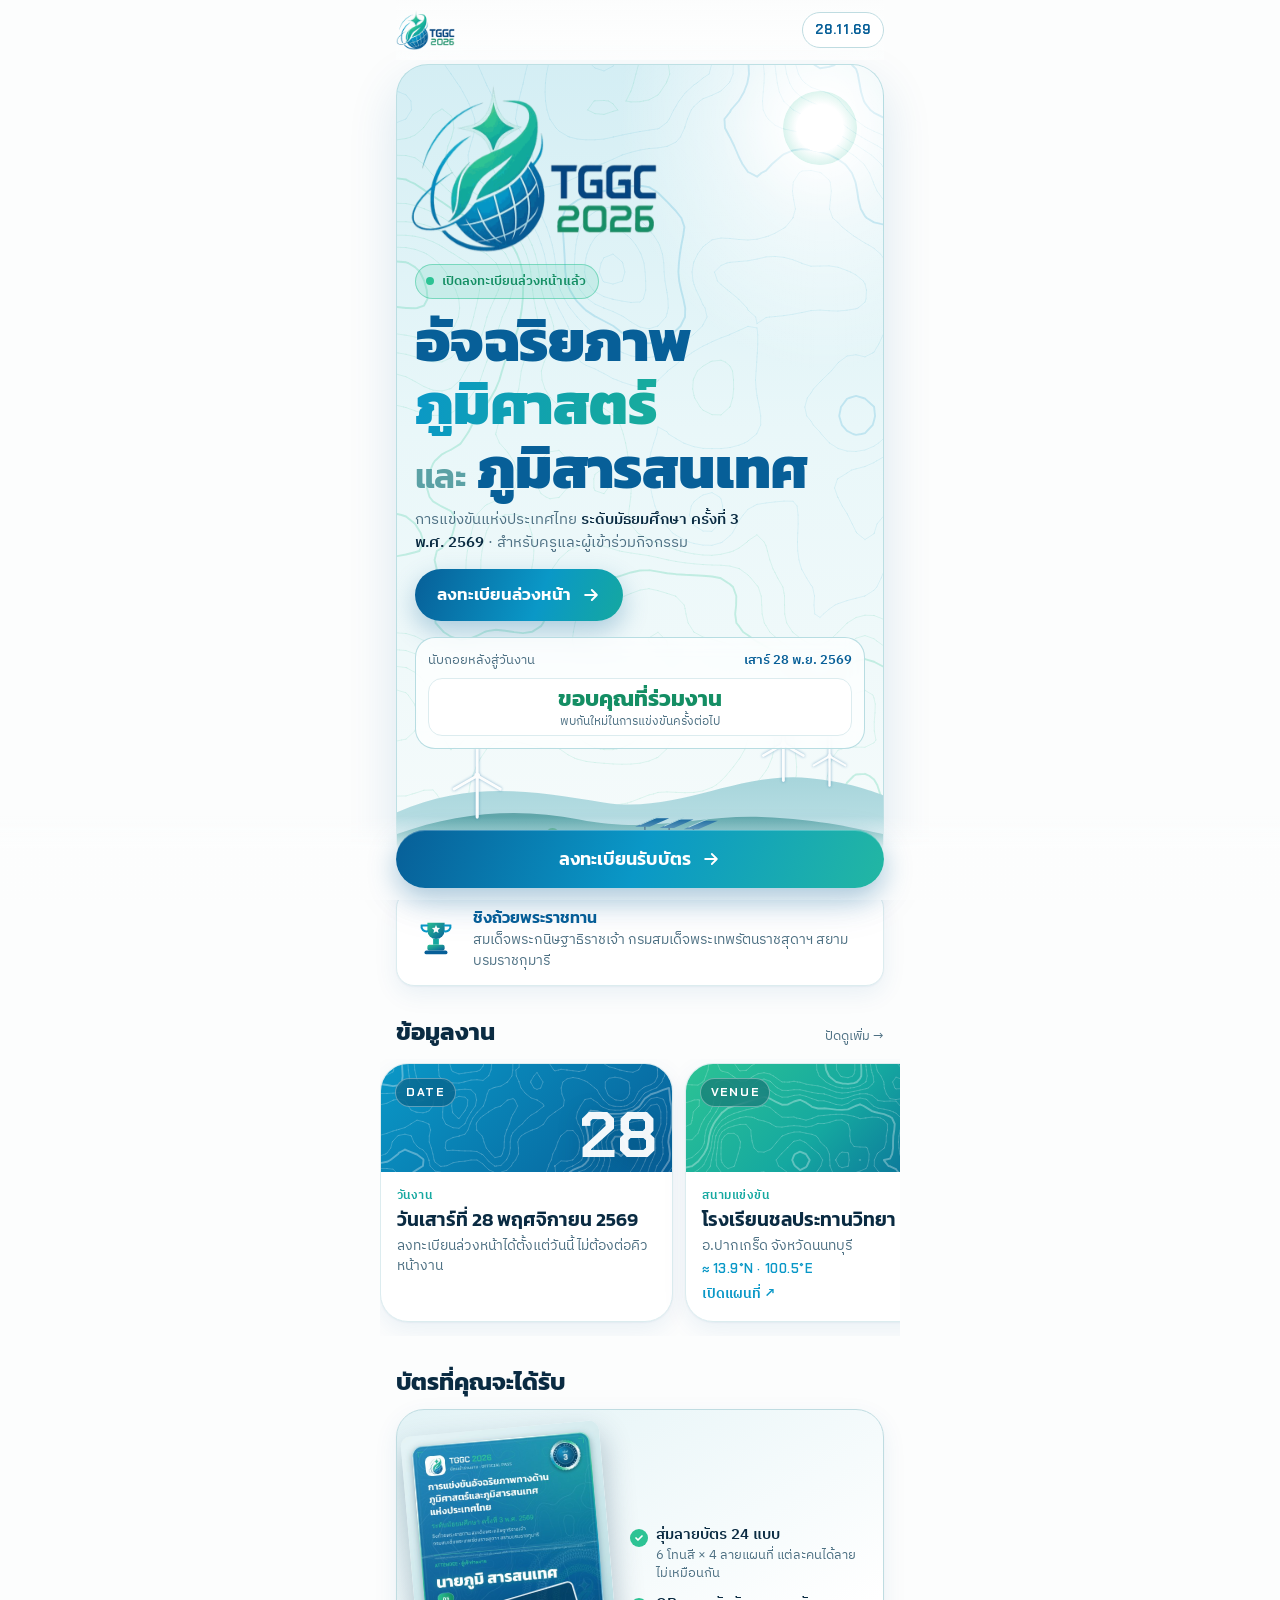
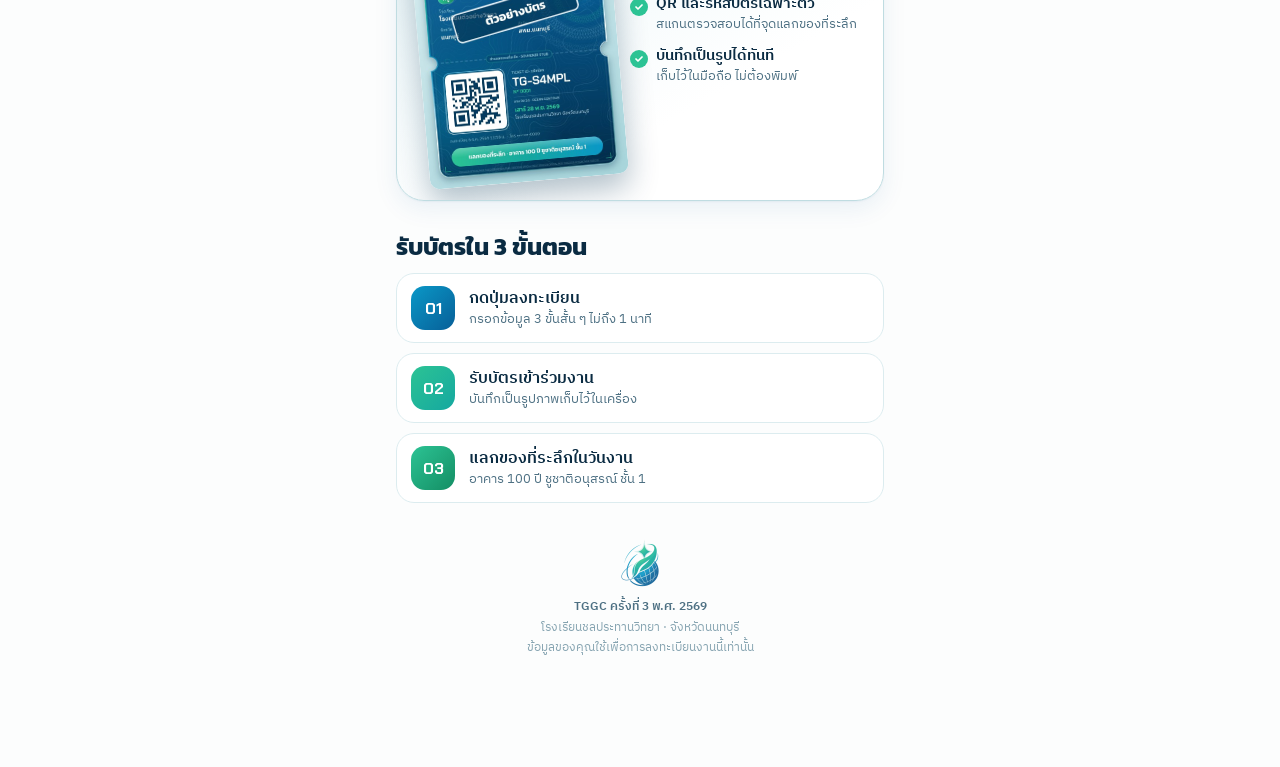
==== commit 3c8286fe: "Clean-energy light theme, real logo, 24 ticket designs, sheet reset menu - Light sky hero with offic" ====
--- a/public/index.html
+++ b/public/index.html
@@ -9,21 +9,22 @@
 <meta name="theme-color" content="#075f98">
 <meta property="og:title" content="ลงทะเบียน TGGC 2569 · รับบัตรเข้าร่วมงาน">
 <meta property="og:description" content="กรอกข้อมูลไม่ถึง 1 นาที รับบัตรเข้าร่วมงานเป็นรูปภาพ นำไปแลกของที่ระลึก ณ อาคาร 100 ปี ชูชาติอนุสรณ์ ชั้น 1">
+<link rel="icon" type="image/png" href="assets/logo-mark.png">
+<link rel="apple-touch-icon" href="assets/logo-mark.png">
 <link rel="preconnect" href="https://fonts.googleapis.com">
 <link rel="preconnect" href="https://fonts.gstatic.com" crossorigin>
 <link rel="stylesheet" href="https://fonts.googleapis.com/css2?family=IBM+Plex+Sans+Thai:wght@400;500;600;700&family=Chakra+Petch:wght@500;600;700&family=Kanit:wght@500;600;700;800&display=swap">
 <link rel="stylesheet" href="styles.css">
 </head>
 <body>
-<div class="ambient" aria-hidden="true"></div>
+<div class="ambient" aria-hidden="true"><canvas id="bgTopo"></canvas><i class="breeze"></i><i class="breeze b2"></i></div>
 
 <div class="app">
   <!-- ===================== HOME ===================== -->
   <main class="view" id="homeView">
     <header class="topbar">
       <a class="brand" href="#home" data-go="home" aria-label="TGGC 2026 หน้าหลัก">
-        <span class="logo-mark" data-logo aria-hidden="true"></span>
-        <span class="wordmark"><span class="w1">TGGC</span><span class="w2">2026</span></span>
+        <img class="brand-full" src="assets/logo-full.png" alt="TGGC 2026">
       </a>
       <span class="spacer"></span>
       <button class="mine-btn" id="myTicketBtn" type="button" hidden><svg viewBox="0 0 24 24" fill="none" stroke="currentColor" stroke-width="2" stroke-linecap="round" stroke-linejoin="round"><path d="M3 8a2 2 0 0 0 2-2h14a2 2 0 0 0 2 2v2a2 2 0 0 0 0 4v2a2 2 0 0 0-2 2H5a2 2 0 0 0-2-2v-2a2 2 0 0 0 0-4Z"/><path d="M14 6v12" stroke-dasharray="2 2.5"/></svg>บัตรของฉัน</button>
@@ -32,10 +33,8 @@
 
     <section class="hero" id="top">
       <canvas id="topo" aria-hidden="true"></canvas>
-      <div class="hero-top rise">
-        <span class="hero-logo logo-mark" data-logo role="img" aria-label="โลโก้ TGGC 2026"></span>
-        <span class="wordmark"><span class="w1">TGGC</span><span class="w2">2026</span></span>
-      </div>
+      <span class="sun" aria-hidden="true"></span>
+      <img class="hero-logo-full rise" src="assets/logo-full.png" alt="โลโก้ TGGC 2026">
 
       <span class="live-chip rise d1"><span class="live-dot"></span>เปิดลงทะเบียนล่วงหน้าแล้ว</span>
 
@@ -57,6 +56,42 @@
           <div class="cd-cell"><div class="cd-num" id="cdS">--</div><div class="cd-lab">วินาที</div></div>
         </div>
       </div>
+
+      <svg class="landscape" viewBox="0 0 400 132" aria-hidden="true">
+        <defs>
+          <linearGradient id="hillFar" x1="0" y1="0" x2="0" y2="1"><stop offset="0" stop-color="#a7d5db"/><stop offset="1" stop-color="#c9e7ec"/></linearGradient>
+          <linearGradient id="hillMid" x1="0" y1="0" x2="0" y2="1"><stop offset="0" stop-color="#5ba1a5"/><stop offset="1" stop-color="#15a8a0"/></linearGradient>
+          <linearGradient id="hillNear" x1="0" y1="0" x2="0" y2="1"><stop offset="0" stop-color="#2cc394"/><stop offset="1" stop-color="#148e64"/></linearGradient>
+        </defs>
+        <path d="M0 80 C60 54 110 62 170 72 C230 82 280 46 340 52 C370 55 390 62 400 66 V132 H0Z" fill="url(#hillFar)"/>
+        <g stroke="#fcfdfd" stroke-linecap="round">
+          <path d="M318 54 V24" stroke-width="2.4"/>
+          <g class="rotor" style="transform-origin:318px 24px"><path d="M318 24 V5 M318 24 L334.5 33.5 M318 24 L301.5 33.5" stroke-width="2.2"/></g>
+          <circle cx="318" cy="24" r="2.2" fill="#fcfdfd" stroke="none"/>
+          <path d="M356 58 V34" stroke-width="2"/>
+          <g class="rotor r2" style="transform-origin:356px 34px"><path d="M356 34 V19 M356 34 L369 41.5 M356 34 L343 41.5" stroke-width="1.8"/></g>
+          <circle cx="356" cy="34" r="1.8" fill="#fcfdfd" stroke="none"/>
+        </g>
+        <path d="M0 98 C50 80 100 76 150 86 C210 98 250 82 300 84 C350 86 380 94 400 98 V132 H0Z" fill="url(#hillMid)" opacity="0.9"/>
+        <g stroke="#fcfdfd" stroke-linecap="round">
+          <path d="M66 84 V50" stroke-width="2.6"/>
+          <g class="rotor r3" style="transform-origin:66px 50px"><path d="M66 50 V28 M66 50 L85 61 M66 50 L47 61" stroke-width="2.4"/></g>
+          <circle cx="66" cy="50" r="2.4" fill="#fcfdfd" stroke="none"/>
+        </g>
+        <g>
+          <path d="M196 92 l16 -7 h12 l-16 7 Z" fill="#075f98"/><path d="M200 90.4 l16 -7" stroke="#a7d5db" stroke-width="0.8"/>
+          <path d="M216 93 l16 -7 h12 l-16 7 Z" fill="#075f98"/><path d="M220 91.4 l16 -7" stroke="#a7d5db" stroke-width="0.8"/>
+          <path d="M236 94 l16 -7 h12 l-16 7 Z" fill="#075f98"/><path d="M240 92.4 l16 -7" stroke="#a7d5db" stroke-width="0.8"/>
+          <path d="M204 92 v4 M224 93 v4 M244 94 v4" stroke="#0a3a5c" stroke-width="1.2"/>
+        </g>
+        <path d="M0 114 C70 98 140 102 200 110 C260 118 330 102 400 108 V132 H0Z" fill="url(#hillNear)"/>
+        <g fill="none" stroke="#fcfdfd" stroke-opacity="0.35" stroke-width="1">
+          <path d="M14 121 C80 107 140 110 200 116 C262 122 326 110 392 114"/>
+          <path d="M40 127 C96 116 150 118 205 122 C262 127 320 118 376 121"/>
+        </g>
+        <g fill="#148e64"><circle cx="128" cy="99" r="6"/><circle cx="138" cy="101" r="4.5"/><circle cx="292" cy="104" r="5"/></g>
+        <g stroke="#0e6a4b" stroke-width="1.4"><path d="M128 105 v5 M138 105.5 v4 M292 109 v4"/></g>
+      </svg>
     </section>
 
     <div class="trophy">
@@ -104,10 +139,10 @@
 
     <div class="section-title"><h2>บัตรที่คุณจะได้รับ</h2></div>
     <div class="teaser">
-      <div class="teaser-img"><img id="teaserImg" alt="ตัวอย่างบัตรเข้าร่วมงาน TGGC 2026"></div>
+      <div class="teaser-img" id="teaserStack" role="img" aria-label="ตัวอย่างลายบัตรเข้าร่วมงานหลายแบบ"></div>
       <ul class="teaser-list">
+        <li><b>สุ่มลายบัตร 24 แบบ</b><span>6 โทนสี × 4 ลายแผนที่ แต่ละคนได้ลายไม่เหมือนกัน</span></li>
         <li><b>QR และรหัสบัตรเฉพาะตัว</b><span>สแกนตรวจสอบได้ที่จุดแลกของที่ระลึก</span></li>
-        <li><b>ลวดลายพิเศษเฉพาะงาน</b><span>ตราสัญลักษณ์และลายเส้นแบบบัตรทางการ</span></li>
         <li><b>บันทึกเป็นรูปได้ทันที</b><span>เก็บไว้ในมือถือ ไม่ต้องพิมพ์</span></li>
       </ul>
     </div>
@@ -269,6 +304,7 @@
         <div class="holo" aria-hidden="true"></div>
       </div>
     </div>
+    <p class="design-note" id="designNote"></p>
     <p class="longpress">กดค้างที่บัตรเพื่อบันทึกรูปได้เช่นกัน</p>
 
     <div class="where">
--- a/public/styles.css
+++ b/public/styles.css
@@ -75,12 +75,36 @@
   inset: 0;
   z-index: -1;
   pointer-events: none;
+  overflow: hidden;
   background:
-    radial-gradient(70% 35% at 100% 0%, rgba(167, 213, 219, 0.55), transparent 70%),
-    radial-gradient(60% 30% at 0% 55%, rgba(44, 195, 148, 0.12), transparent 70%),
-    radial-gradient(70% 35% at 100% 100%, rgba(10, 152, 199, 0.12), transparent 70%),
-    var(--white);
-}
+    radial-gradient(90% 50% at 85% -5%, rgba(255, 255, 255, 0.95), rgba(255, 255, 255, 0) 60%),
+    radial-gradient(70% 40% at 0% 30%, rgba(44, 195, 148, 0.10), transparent 70%),
+    radial-gradient(80% 45% at 100% 100%, rgba(10, 152, 199, 0.10), transparent 70%),
+    linear-gradient(180deg, #dff1f5 0%, #eef8fa 30%, var(--white) 65%, #eef7f4 100%);
+}
+/* lat/long graticule, like the frame of a map sheet */
+.ambient::before {
+  content: "";
+  position: absolute; inset: 0;
+  background:
+    repeating-linear-gradient(0deg, rgba(7, 95, 152, 0.05) 0 1px, transparent 1px 72px),
+    repeating-linear-gradient(90deg, rgba(7, 95, 152, 0.05) 0 1px, transparent 1px 72px);
+  -webkit-mask-image: radial-gradient(120% 80% at 50% 30%, #000 30%, transparent 85%);
+          mask-image: radial-gradient(120% 80% at 50% 30%, #000 30%, transparent 85%);
+}
+#bgTopo { position: absolute; inset: 0; width: 100%; height: 100%; }
+.ambient .breeze {
+  position: absolute; width: 70vmax; height: 70vmax; border-radius: 50%;
+  background: radial-gradient(closest-side, rgba(44, 195, 148, 0.16), rgba(44, 195, 148, 0));
+  left: -25vmax; top: 35%;
+  animation: breeze 26s ease-in-out infinite alternate;
+}
+.ambient .breeze.b2 {
+  background: radial-gradient(closest-side, rgba(10, 152, 199, 0.14), rgba(10, 152, 199, 0));
+  left: auto; right: -30vmax; top: -10%;
+  animation-duration: 32s; animation-direction: alternate-reverse;
+}
+@keyframes breeze { from { transform: translate(0, 0); } to { transform: translate(12vmax, -6vmax); } }
 
 /* ---------- logo ---------- */
 .logo-mark svg, .logo-mark img { width: 100%; height: 100%; display: block; }
@@ -103,6 +127,7 @@
 }
 .brand { display: flex; align-items: center; gap: 8px; text-decoration: none; min-width: 0; }
 .brand .logo-mark { width: 40px; height: 40px; flex: none; }
+.brand-full { height: 40px; width: auto; display: block; }
 .brand .wordmark { font-size: 17px; }
 .topbar .spacer { flex: 1; }
 .date-pill {
@@ -130,94 +155,88 @@
   white-space: nowrap;
 }
 
-/* ---------- hero stage ---------- */
+/* ---------- hero: light sky, clean-energy landscape ---------- */
 .hero {
   position: relative;
   overflow: hidden;
   margin-top: 4px;
-  padding: 22px 18px 18px;
+  padding: 18px 18px 0;
   border-radius: 32px;
-  color: var(--white);
+  color: var(--ink);
   background:
-    radial-gradient(90% 60% at 100% 0%, rgba(44, 195, 148, 0.45), transparent 60%),
-    radial-gradient(80% 60% at 0% 100%, rgba(10, 152, 199, 0.55), transparent 65%),
-    linear-gradient(160deg, var(--navy) 0%, var(--deep) 70%);
-  box-shadow: 0 24px 60px rgba(7, 95, 152, 0.35);
+    radial-gradient(60% 45% at 88% 6%, rgba(255, 255, 255, 1), rgba(255, 255, 255, 0) 70%),
+    linear-gradient(180deg, #d4eef4 0%, #e9f7f9 45%, #f6fbfb 100%);
+  border: 1px solid rgba(167, 213, 219, 0.7);
+  box-shadow: 0 20px 50px rgba(7, 95, 152, 0.14);
   isolation: isolate;
 }
-#topo { position: absolute; inset: 0; width: 100%; height: 100%; z-index: -1; opacity: 0.9; animation: drift 40s ease-in-out infinite alternate; }
-@keyframes drift { from { transform: scale(1.08) translate(0, 0); } to { transform: scale(1.08) translate(-3%, 2%); } }
-
-.hero-top { display: flex; align-items: center; gap: 14px; }
-.hero-logo {
-  width: 84px; height: 84px; flex: none;
-  padding: 8px;
-  border-radius: 24px;
-  background: var(--white);
-  box-shadow: 0 10px 30px rgba(4, 50, 79, 0.45), inset 0 0 0 1px rgba(255, 255, 255, 0.6);
-}
-.hero-top .wordmark { font-size: 34px; }
-.hero-top .wordmark .w1 { color: var(--white); }
-.hero-top .wordmark .w2 { color: var(--mint); }
+#topo { position: absolute; inset: 0; width: 100%; height: 100%; z-index: -1; opacity: 0.9; }
+.sun {
+  position: absolute; right: 26px; top: 26px; z-index: -1;
+  width: 74px; height: 74px; border-radius: 50%;
+  background: radial-gradient(circle, #ffffff 0 45%, rgba(255, 255, 255, 0.6) 46%, rgba(44, 195, 148, 0.14) 70%, rgba(44, 195, 148, 0) 72%);
+  box-shadow: 0 0 60px 20px rgba(255, 255, 255, 0.85);
+}
+.hero-logo-full { display: block; width: min(64%, 250px); height: auto; margin-left: -6px; }
 
 .live-chip {
-  margin-top: 18px;
+  margin-top: 10px;
   display: inline-flex; align-items: center; gap: 8px;
   font-size: 13px; font-weight: 600;
   padding: 6px 12px 6px 10px;
   border-radius: 999px;
-  background: rgba(44, 195, 148, 0.16);
-  border: 1px solid rgba(44, 195, 148, 0.55);
-  color: #b9f3dd;
+  background: rgba(44, 195, 148, 0.14);
+  border: 1px solid rgba(44, 195, 148, 0.5);
+  color: var(--green);
 }
 .live-dot { width: 8px; height: 8px; border-radius: 50%; background: var(--mint); animation: pulse 1.8s infinite; }
 @keyframes pulse { 0% { box-shadow: 0 0 0 0 rgba(44, 195, 148, 0.7); } 70% { box-shadow: 0 0 0 10px rgba(44, 195, 148, 0); } 100% { box-shadow: 0 0 0 0 rgba(44, 195, 148, 0); } }
 
 .hero h1 {
-  margin: 12px 0 0;
+  margin: 10px 0 0;
   font-family: var(--f-display);
   font-weight: 800;
-  font-size: clamp(38px, 12vw, 64px);
+  font-size: clamp(36px, 11vw, 58px);
   line-height: 1.1;
   letter-spacing: -0.01em;
+  color: var(--navy);
   text-wrap: balance;
 }
 .hero h1 > span { display: block; }
 .hero h1 .grad {
-  background: linear-gradient(100deg, var(--mist) 0%, var(--mint) 50%, #8ff0c9 100%);
-  background-size: 200% 100%;
+  background: linear-gradient(100deg, var(--sea) 0%, var(--teal) 45%, var(--mint) 100%);
   -webkit-background-clip: text; background-clip: text;
   color: transparent;
-  animation: sheen 7s ease-in-out infinite alternate;
-}
-.hero h1 .amp { font-weight: 600; color: var(--mist); font-size: 0.6em; }
-@keyframes sheen { from { background-position: 0% 50%; } to { background-position: 100% 50%; } }
-.hero .lede { margin: 10px 0 0; color: rgba(231, 244, 247, 0.85); font-size: 15px; line-height: 1.55; max-width: 36ch; }
-.hero .lede b { color: #fff; font-weight: 600; }
-
-/* countdown (glass on the stage) */
+}
+.hero h1 .amp { font-weight: 600; color: var(--lteal); font-size: 0.6em; }
+.hero .lede { margin: 8px 0 0; color: var(--muted); font-size: 15px; line-height: 1.55; max-width: 36ch; }
+.hero .lede b { color: var(--ink); font-weight: 600; }
+
 .countdown {
-  margin-top: 18px;
-  padding: 14px;
-  border-radius: 22px;
-  background: rgba(252, 253, 253, 0.1);
-  border: 1px solid rgba(167, 213, 219, 0.35);
-  -webkit-backdrop-filter: blur(10px);
-          backdrop-filter: blur(10px);
-}
-.countdown-head { display: flex; justify-content: space-between; align-items: baseline; gap: 8px; font-size: 13px; color: var(--mist); }
-.countdown-head b { color: #fff; font-weight: 600; }
-.cd-grid { margin-top: 10px; display: grid; grid-template-columns: repeat(4, 1fr); gap: 8px; }
-.cd-cell {
-  text-align: center;
-  padding: 10px 4px 6px;
-  border-radius: 14px;
-  background: rgba(4, 50, 79, 0.45);
-  border: 1px solid rgba(167, 213, 219, 0.22);
-}
-.cd-num { font-family: var(--f-tech); font-weight: 700; font-size: clamp(26px, 8.4vw, 36px); line-height: 1.1; font-variant-numeric: tabular-nums; color: #fff; }
-.cd-cell:first-child .cd-num { color: var(--mint); }
-.cd-lab { font-size: 12px; color: var(--mist); }
+  position: relative;
+  margin-top: 16px;
+  padding: 12px;
+  border-radius: 20px;
+  background: rgba(255, 255, 255, 0.72);
+  border: 1px solid rgba(167, 213, 219, 0.8);
+  -webkit-backdrop-filter: blur(8px);
+          backdrop-filter: blur(8px);
+}
+.countdown-head { display: flex; justify-content: space-between; align-items: baseline; gap: 8px; font-size: 13px; color: var(--muted); }
+.countdown-head b { color: var(--navy); font-weight: 600; }
+.cd-grid { margin-top: 8px; display: grid; grid-template-columns: repeat(4, 1fr); gap: 8px; }
+.cd-cell { text-align: center; padding: 8px 4px 4px; border-radius: 14px; background: var(--surface); border: 1px solid var(--line); }
+.cd-num { font-family: var(--f-tech); font-weight: 700; font-size: clamp(24px, 8vw, 32px); line-height: 1.1; font-variant-numeric: tabular-nums; color: var(--navy); }
+.cd-cell:first-child .cd-num { color: var(--green); }
+.cd-lab { font-size: 12px; color: var(--muted); }
+
+/* landscape: hills with contour lines, wind turbines, solar panels */
+.landscape { position: relative; z-index: 0; display: block; width: calc(100% + 36px); height: auto; margin: -34px -18px 0; }
+.landscape g[stroke="#fcfdfd"] { filter: drop-shadow(0 0 1.2px rgba(7, 95, 152, 0.45)); }
+.countdown { z-index: 1; }
+.landscape .rotor { transform-box: view-box; animation: spin 6s linear infinite; }
+.landscape .rotor.r2 { animation-duration: 8s; }
+.landscape .rotor.r3 { animation-duration: 5s; }
 
 /* royal trophy */
 .trophy {
@@ -559,14 +578,14 @@
 .btn.ghost svg { width: 22px; height: 22px; }
 
 .hero-cta {
-  margin-top: 16px;
+  margin-top: 14px;
   display: inline-flex; align-items: center; gap: 10px;
   height: 52px; padding: 0 22px;
   border-radius: 999px;
   font-family: var(--f-display); font-weight: 600; font-size: 17px;
-  color: var(--navy); background: var(--white);
+  color: #fff; background: linear-gradient(110deg, var(--navy), var(--sea) 60%, var(--teal));
   text-decoration: none;
-  box-shadow: 0 10px 30px rgba(4, 50, 79, 0.35);
+  box-shadow: 0 10px 26px rgba(7, 95, 152, 0.3);
   transition: transform 0.15s;
 }
 .hero-cta svg { width: 20px; height: 20px; }
@@ -581,25 +600,28 @@
   align-items: center;
   padding: 18px 16px 18px 18px;
   border-radius: var(--r-lg);
-  background: linear-gradient(150deg, var(--navy), var(--deep));
-  color: var(--white);
+  background: linear-gradient(150deg, #e3f3f6, var(--surface) 70%);
+  border: 1px solid var(--line-strong);
   overflow: hidden;
-  box-shadow: 0 18px 44px rgba(7, 95, 152, 0.28);
-}
-.teaser::before {
-  content: ""; position: absolute; inset: 0;
-  background: radial-gradient(60% 60% at 25% 50%, rgba(44, 195, 148, 0.35), transparent 70%);
-}
-.teaser-img { position: relative; transform: rotate(-6deg); }
-.teaser-img img { width: 100%; aspect-ratio: 9 / 16; border-radius: 10px; box-shadow: 0 16px 36px rgba(0, 0, 0, 0.45); background: rgba(255, 255, 255, 0.06); }
+  box-shadow: var(--shadow);
+}
+.teaser-img { position: relative; transform: rotate(-5deg); aspect-ratio: 9 / 16; }
+.teaser-img img {
+  position: absolute; inset: 0; width: 100%; height: 100%;
+  border-radius: 10px; box-shadow: 0 14px 30px rgba(4, 50, 79, 0.3);
+  opacity: 0; transition: opacity 0.8s ease;
+}
+.teaser-img img.on { opacity: 1; }
 .teaser-list { position: relative; list-style: none; margin: 0; padding: 0; display: grid; gap: 12px; min-width: 0; }
 .teaser-list li { display: grid; gap: 1px; padding-left: 26px; position: relative; }
 .teaser-list li::before {
   content: ""; position: absolute; left: 0; top: 4px; width: 18px; height: 18px; border-radius: 50%;
   background: var(--mint) url("data:image/svg+xml,%3Csvg xmlns='http://www.w3.org/2000/svg' viewBox='0 0 24 24' fill='none' stroke='white' stroke-width='3.5' stroke-linecap='round' stroke-linejoin='round'%3E%3Cpath d='M6 12l4 4 8-8'/%3E%3C/svg%3E") center / 12px no-repeat;
 }
-.teaser-list b { font-size: 15px; font-weight: 600; line-height: 1.35; }
-.teaser-list span { font-size: 13px; color: var(--mist); line-height: 1.4; }
+.teaser-list b { font-size: 15px; font-weight: 600; line-height: 1.35; color: var(--ink); }
+.teaser-list span { font-size: 13px; color: var(--muted); line-height: 1.4; }
+.design-note { margin: 10px 0 0; text-align: center; font-size: 13px; color: var(--muted); }
+.design-note b { color: var(--navy); font-weight: 600; }
 
 /* app bar used by register + ticket pages */
 .appbar {
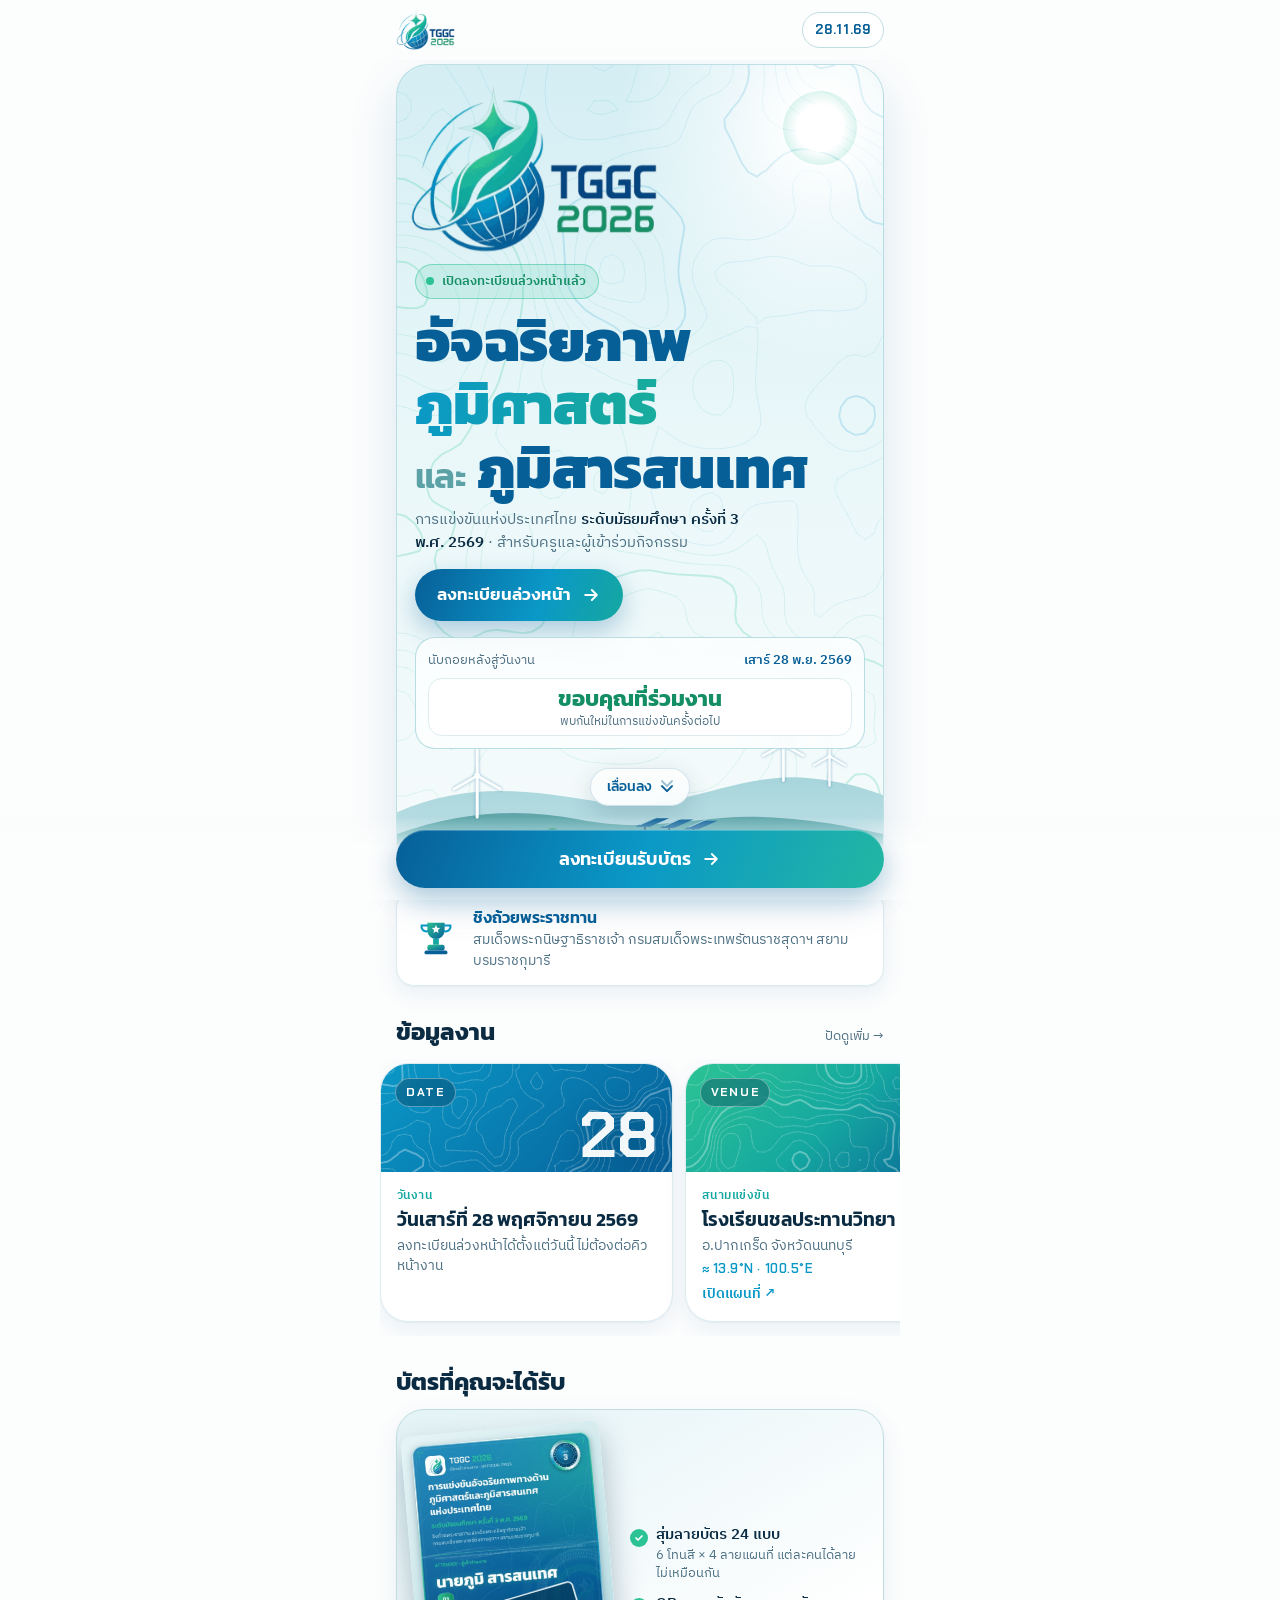
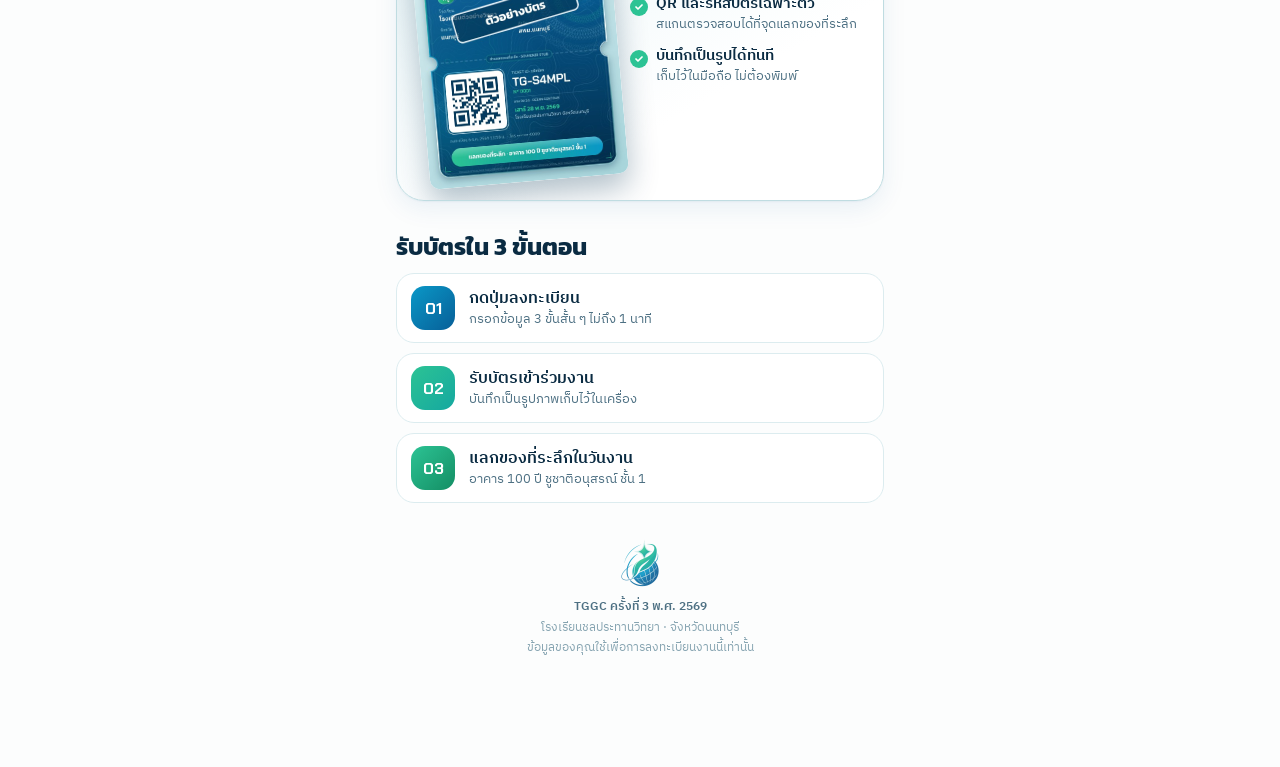
==== commit 6a397c58: "Add scroll-down cue arrow on every page Co-Authored-By: Claude Opus 5.5 <noreply@anthropic.com> Clau" ====
--- a/public/index.html
+++ b/public/index.html
@@ -340,6 +340,10 @@
   </div>
 </div>
 
+<button class="scroll-cue" id="scrollCue" type="button" aria-label="เลื่อนลงดูเนื้อหาด้านล่าง">
+  <span>เลื่อนลง</span>
+  <svg viewBox="0 0 24 24" fill="none" stroke="currentColor" stroke-width="2.4" stroke-linecap="round" stroke-linejoin="round"><path class="c2" d="M6 5l6 6 6-6"/><path d="M6 11l6 6 6-6"/></svg>
+</button>
 <div class="toast" id="toast" role="status"></div>
 <canvas id="confetti" aria-hidden="true"></canvas>
 
--- a/public/styles.css
+++ b/public/styles.css
@@ -542,6 +542,36 @@
 .tv-actions { margin-top: 12px; display: flex; justify-content: center; flex-wrap: wrap; gap: 4px 12px; }
 .linkish { background: none; border: 0; color: var(--navy); text-decoration: underline; text-underline-offset: 3px; cursor: pointer; font-size: 14px; font-weight: 500; padding: 10px; }
 
+/* ---------- scroll cue: "more below" arrow, shown on every page while content continues ---------- */
+.scroll-cue {
+  position: fixed; left: 50%;
+  bottom: calc(var(--dock-h) + env(safe-area-inset-bottom, 0px) + 10px);
+  z-index: 44;
+  display: inline-flex; align-items: center; gap: 6px;
+  height: 38px; padding: 0 12px 0 16px;
+  border: 1px solid rgba(7, 95, 152, 0.16); border-radius: 999px;
+  background: rgba(252, 253, 253, 0.88);
+  -webkit-backdrop-filter: blur(10px) saturate(1.4); backdrop-filter: blur(10px) saturate(1.4);
+  box-shadow: 0 8px 24px rgba(4, 50, 79, 0.16);
+  color: var(--navy);
+  font-family: var(--f-display); font-weight: 500; font-size: 14px;
+  cursor: pointer;
+  opacity: 0; transform: translate(-50%, 12px); pointer-events: none;
+  transition: opacity 0.3s, transform 0.3s;
+  -webkit-tap-highlight-color: transparent;
+}
+.scroll-cue.show { opacity: 1; transform: translate(-50%, 0); pointer-events: auto; }
+.scroll-cue.show:active { transform: translate(-50%, 0) scale(0.95); }
+.scroll-cue svg { width: 20px; height: 20px; animation: cueBob 1.6s ease-in-out infinite; }
+.scroll-cue svg .c2 { opacity: 0.4; }
+@keyframes cueBob { 0%, 100% { transform: translateY(-2px); } 50% { transform: translateY(3px); } }
+/* compact: small round arrow at the right edge, so it never sits on top of fields or chips */
+.scroll-cue.compact { left: auto; right: max(16px, env(safe-area-inset-right, 0px)); width: 44px; height: 44px; padding: 0; justify-content: center; transform: translateY(12px); }
+.scroll-cue.compact.show { transform: none; }
+.scroll-cue.compact.show:active { transform: scale(0.92); }
+.scroll-cue.compact span { display: none; }
+.scroll-cue.show.mute { opacity: 0; pointer-events: none; }
+
 .toast {
   position: fixed; left: 50%; bottom: calc(var(--dock-h) + env(safe-area-inset-bottom, 0px) + 12px);
   transform: translate(-50%, 20px);
@@ -567,6 +597,7 @@
 
 @media (min-width: 560px) { .rail { grid-auto-columns: 60%; } }
 @media (prefers-reduced-motion: reduce) {
+  .scroll-cue svg { animation: none; }
   *, *::before, *::after { animation-duration: 0.001ms !important; animation-iteration-count: 1 !important; transition-duration: 0.001ms !important; }
   html { scroll-behavior: auto; }
 }
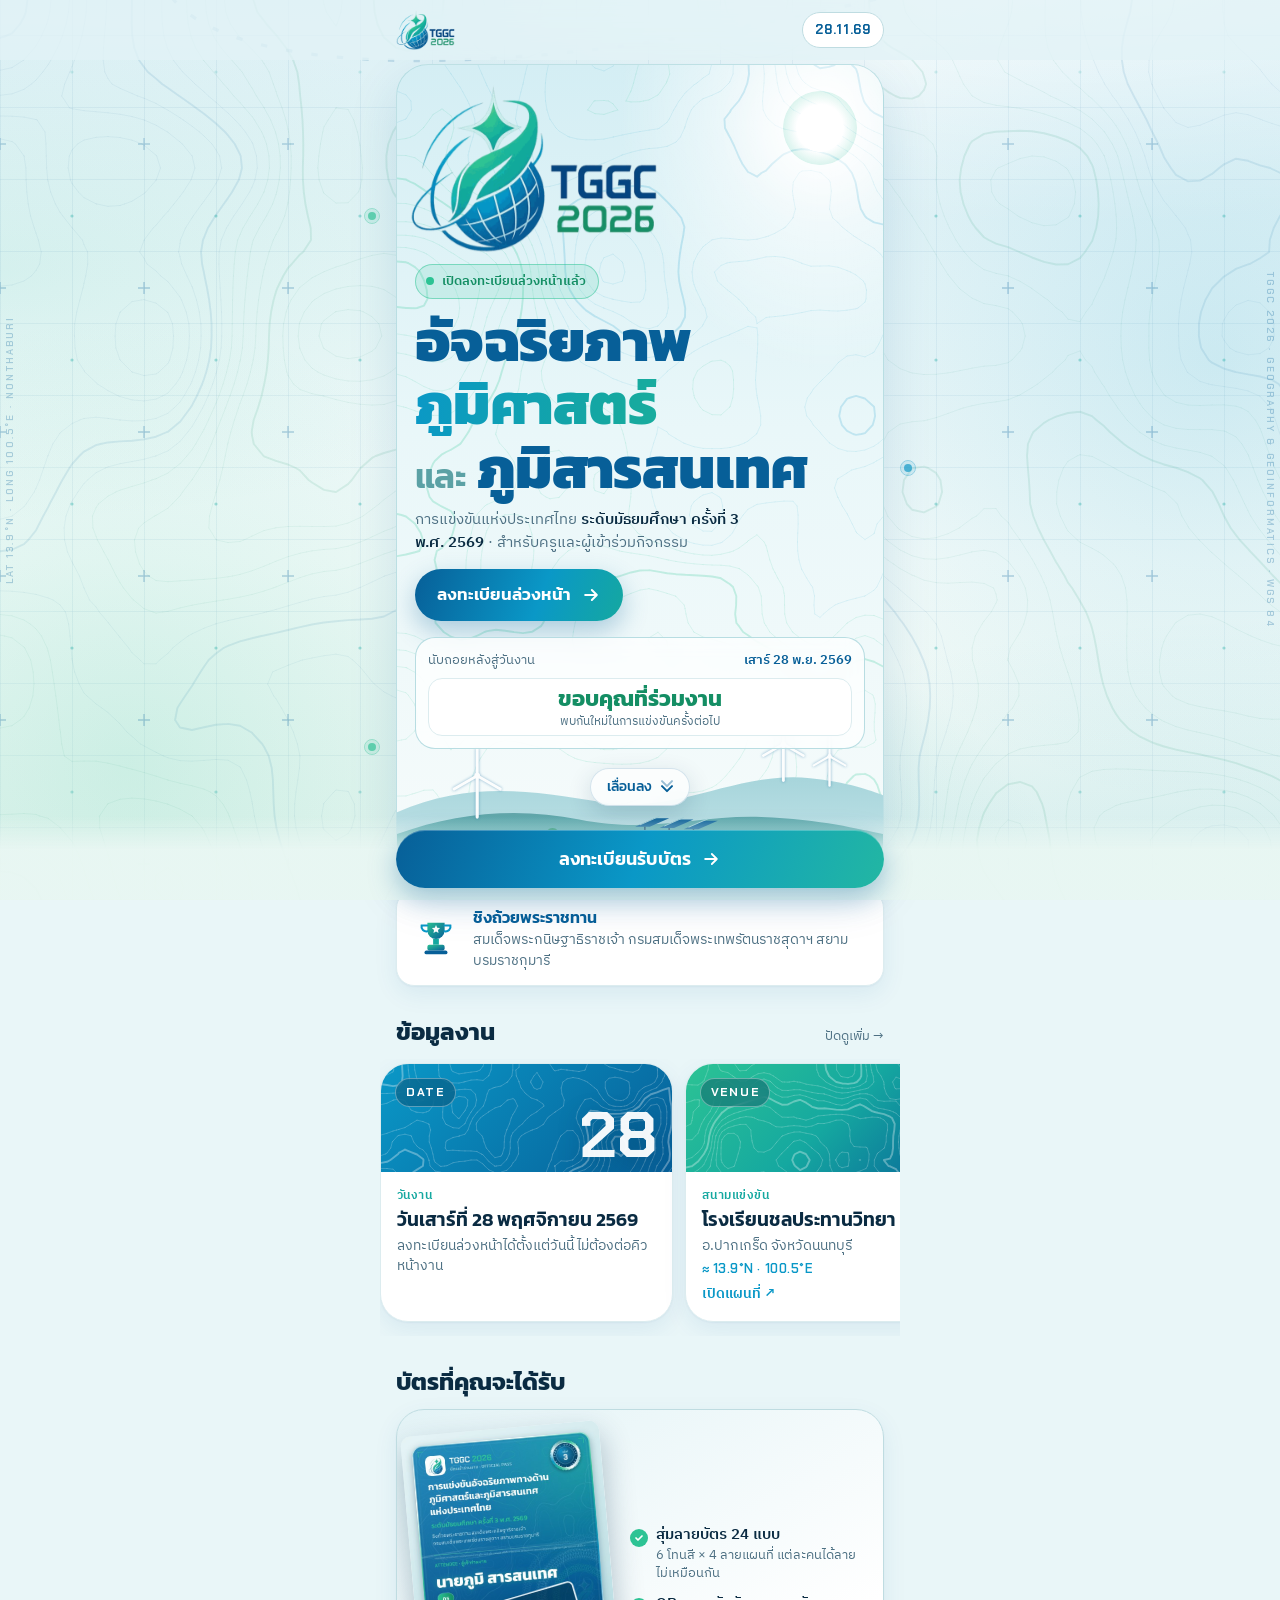
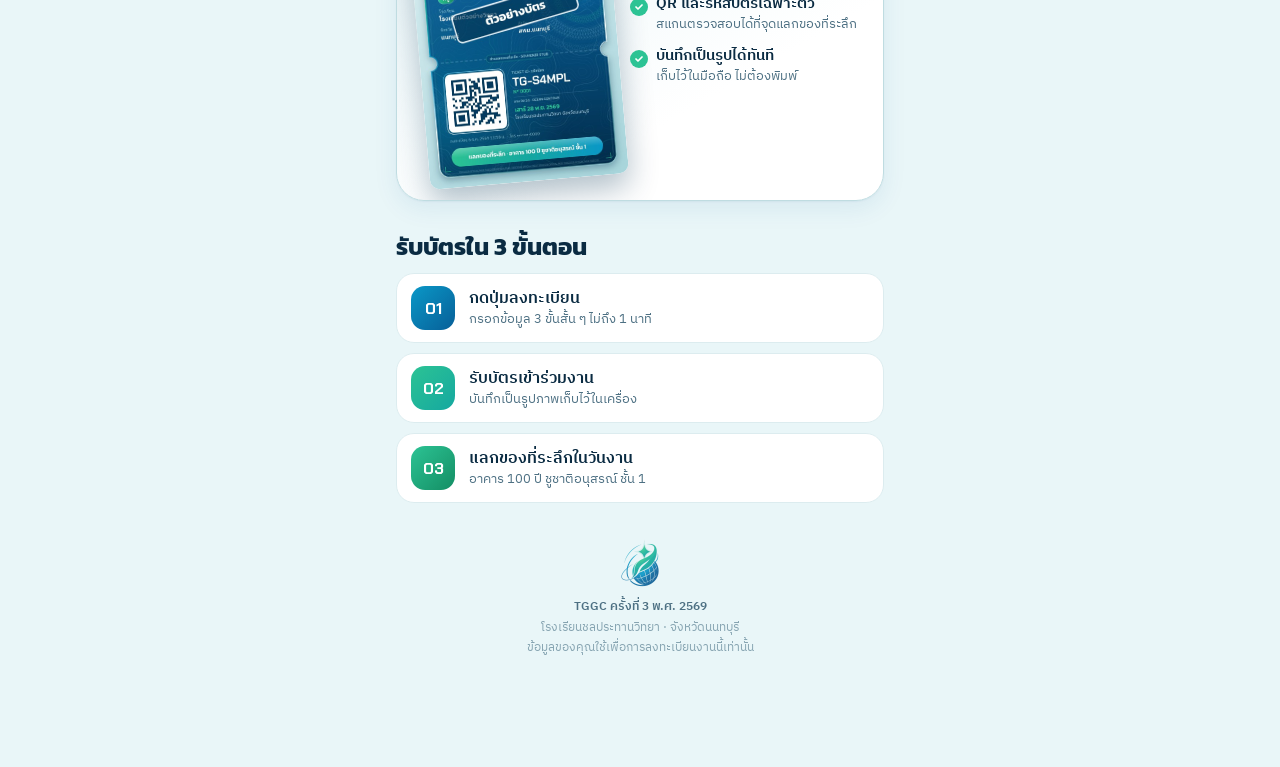
==== commit 6c05681d: "Staff page: instant local lookups, batched offline-safe queue, camera keep-alive and always-allow gu" ====
--- a/public/index.html
+++ b/public/index.html
@@ -17,7 +17,25 @@
 <link rel="stylesheet" href="styles.css">
 </head>
 <body>
-<div class="ambient" aria-hidden="true"><canvas id="bgTopo"></canvas><i class="breeze"></i><i class="breeze b2"></i></div>
+<div class="ambient" aria-hidden="true">
+  <canvas id="bgTopo"></canvas><i class="breeze"></i><i class="breeze b2"></i><i class="breeze b3"></i>
+  <i class="marks"></i><i class="sweep"></i>
+  <svg class="orbits" id="orbits" viewBox="0 0 400 800" preserveAspectRatio="xMidYMid slice">
+    <defs>
+      <path id="orbA" d="M40 180a260 70 0 1 0 520 0a260 70 0 1 0-520 0" transform="rotate(-16 300 180)"/>
+      <path id="orbB" d="M-140 640a220 58 0 1 0 440 0a220 58 0 1 0-440 0" transform="rotate(14 80 640)"/>
+      <radialGradient id="satGlow"><stop offset="0" stop-color="#2cc394" stop-opacity=".55"/><stop offset="1" stop-color="#2cc394" stop-opacity="0"/></radialGradient>
+    </defs>
+    <use href="#orbA" class="orb"/><use href="#orbB" class="orb b"/>
+    <g class="sat"><circle r="9" fill="url(#satGlow)"/><rect x="-2.6" y="-2" width="5.2" height="4" rx="1" fill="#075f98"/><rect x="-9" y="-1.3" width="5.4" height="2.6" fill="#0a98c7"/><rect x="3.6" y="-1.3" width="5.4" height="2.6" fill="#0a98c7"/>
+      <animateMotion dur="46s" repeatCount="indefinite" rotate="auto"><mpath href="#orbA"/></animateMotion></g>
+    <g class="sat s2"><circle r="7" fill="url(#satGlow)"/><circle r="2.2" fill="#15a8a0"/>
+      <animateMotion dur="64s" repeatCount="indefinite" begin="-20s"><mpath href="#orbB"/></animateMotion></g>
+  </svg>
+  <i class="pin" style="left:calc(50% - min(46vw, 268px));top:24%"></i><i class="pin p2" style="left:calc(50% + min(46vw, 268px));top:52%"></i><i class="pin p3" style="left:calc(50% - min(46vw, 268px));top:83%"></i>
+  <span class="coord c1">LAT 13.9°N · LONG 100.5°E · NONTHABURI</span>
+  <span class="coord c2">TGGC 2026 · GEOGRAPHY &amp; GEOINFORMATICS · WGS 84</span>
+</div>
 
 <div class="app">
   <!-- ===================== HOME ===================== -->
--- a/public/styles.css
+++ b/public/styles.css
@@ -37,7 +37,8 @@
 * { box-sizing: border-box; }
 [hidden] { display: none !important; }
 html { -webkit-text-size-adjust: 100%; scroll-behavior: smooth; }
-html, body { background: var(--white); }
+html { background: #e9f6f8; }
+body { background: transparent; } /* the .ambient layer (z-index -1) paints the page */
 body {
   margin: 0;
   color: var(--ink);
@@ -54,7 +55,7 @@
   inset: 0 0 auto;
   height: env(safe-area-inset-top, 0px);
   z-index: 50;
-  background: var(--white);
+  background: #e2f2f6;
 }
 img { max-width: 100%; display: block; }
 button, input, select { font: inherit; color: inherit; }
@@ -80,18 +81,58 @@
     radial-gradient(90% 50% at 85% -5%, rgba(255, 255, 255, 0.95), rgba(255, 255, 255, 0) 60%),
     radial-gradient(70% 40% at 0% 30%, rgba(44, 195, 148, 0.10), transparent 70%),
     radial-gradient(80% 45% at 100% 100%, rgba(10, 152, 199, 0.10), transparent 70%),
-    linear-gradient(180deg, #dff1f5 0%, #eef8fa 30%, var(--white) 65%, #eef7f4 100%);
+    linear-gradient(180deg, #dcf0f5 0%, #e9f6f8 32%, #f2faf9 62%, #e6f5f0 100%);
 }
 /* lat/long graticule, like the frame of a map sheet */
 .ambient::before {
   content: "";
   position: absolute; inset: 0;
   background:
-    repeating-linear-gradient(0deg, rgba(7, 95, 152, 0.05) 0 1px, transparent 1px 72px),
-    repeating-linear-gradient(90deg, rgba(7, 95, 152, 0.05) 0 1px, transparent 1px 72px);
-  -webkit-mask-image: radial-gradient(120% 80% at 50% 30%, #000 30%, transparent 85%);
-          mask-image: radial-gradient(120% 80% at 50% 30%, #000 30%, transparent 85%);
-}
+    repeating-linear-gradient(0deg, rgba(7, 95, 152, 0.06) 0 1px, transparent 1px 72px),
+    repeating-linear-gradient(90deg, rgba(7, 95, 152, 0.06) 0 1px, transparent 1px 72px);
+  -webkit-mask-image: radial-gradient(140% 100% at 50% 40%, #000 40%, rgba(0, 0, 0, 0.35) 100%);
+          mask-image: radial-gradient(140% 100% at 50% 40%, #000 40%, rgba(0, 0, 0, 0.35) 100%);
+}
+/* survey "+" marks on every other grid crossing, like a printed map sheet */
+.ambient .marks {
+  position: absolute; inset: 0;
+  background-image: url("data:image/svg+xml,%3Csvg xmlns='http://www.w3.org/2000/svg' width='144' height='144'%3E%3Cpath d='M0 -6V6M-6 0H6M144 -6V6M138 0H150M0 138V150M-6 144H6M144 138V150M138 144H150' stroke='%23075f98' stroke-opacity='.28' stroke-width='1.4'/%3E%3Ccircle cx='72' cy='72' r='1.6' fill='%2315a8a0' fill-opacity='.35'/%3E%3C/svg%3E");
+  background-size: 144px 144px;
+  -webkit-mask-image: linear-gradient(180deg, transparent 0%, #000 18%, #000 85%, transparent 100%);
+          mask-image: linear-gradient(180deg, transparent 0%, #000 18%, #000 85%, transparent 100%);
+}
+/* slow satellite scan line */
+.ambient .sweep {
+  position: absolute; left: 0; right: 0; top: 0; height: 160px;
+  background: linear-gradient(180deg, rgba(44, 195, 148, 0) 0%, rgba(44, 195, 148, 0.07) 70%, rgba(44, 195, 148, 0.22) 99%, rgba(44, 195, 148, 0) 100%);
+  transform: translateY(-170px);
+  animation: sweep 16s cubic-bezier(.45, 0, .55, 1) infinite;
+}
+@keyframes sweep { 0% { transform: translateY(-170px); } 55%, 100% { transform: translateY(110vh); } }
+.ambient .orbits { position: absolute; inset: 0; width: 100%; height: 100%; }
+.ambient .orb { fill: none; stroke: rgba(7, 95, 152, 0.16); stroke-width: 1; stroke-dasharray: 2 6; }
+.ambient .orb.b { stroke: rgba(21, 168, 160, 0.16); }
+.ambient .sat { opacity: 0.55; }
+/* location pins with a slow ripple */
+.ambient .pin {
+  position: absolute; width: 8px; height: 8px; margin: -4px 0 0 -4px; border-radius: 50%;
+  background: var(--mint); box-shadow: 0 0 0 3px rgba(44, 195, 148, 0.18); opacity: 0.7;
+}
+.ambient .pin::after {
+  content: ""; position: absolute; inset: -4px; border-radius: 50%; border: 1.5px solid rgba(44, 195, 148, 0.55);
+  animation: ripple 3.6s ease-out infinite;
+}
+.ambient .pin.p2 { background: var(--sea); box-shadow: 0 0 0 3px rgba(10, 152, 199, 0.16); }
+.ambient .pin.p2::after { border-color: rgba(10, 152, 199, 0.5); animation-delay: 1.2s; }
+.ambient .pin.p3::after { animation-delay: 2.4s; }
+@keyframes ripple { from { transform: scale(0.6); opacity: 1; } to { transform: scale(4.2); opacity: 0; } }
+/* map-sheet margin text */
+.ambient .coord {
+  position: absolute; font-family: var(--f-tech); font-size: 9.5px; font-weight: 600; letter-spacing: 0.22em;
+  color: rgba(7, 95, 152, 0.28); white-space: nowrap;
+}
+.ambient .coord.c1 { left: 3px; top: 50%; transform-origin: 0 0; transform: rotate(-90deg) translate(-50%, 0); }
+.ambient .coord.c2 { right: 3px; top: 50%; transform-origin: 100% 0; transform: rotate(90deg) translate(50%, 0); }
 #bgTopo { position: absolute; inset: 0; width: 100%; height: 100%; }
 .ambient .breeze {
   position: absolute; width: 70vmax; height: 70vmax; border-radius: 50%;
@@ -103,6 +144,11 @@
   background: radial-gradient(closest-side, rgba(10, 152, 199, 0.14), rgba(10, 152, 199, 0));
   left: auto; right: -30vmax; top: -10%;
   animation-duration: 32s; animation-direction: alternate-reverse;
+}
+.ambient .breeze.b3 {
+  width: 55vmax; height: 55vmax; left: 30%; top: 70%;
+  background: radial-gradient(closest-side, rgba(21, 168, 160, 0.12), rgba(21, 168, 160, 0));
+  animation-duration: 38s;
 }
 @keyframes breeze { from { transform: translate(0, 0); } to { transform: translate(12vmax, -6vmax); } }
 
@@ -121,7 +167,8 @@
   align-items: center;
   gap: 10px;
   padding-block: 10px;
-  background: linear-gradient(to bottom, rgba(252, 253, 253, 0.96), rgba(252, 253, 253, 0.75));
+  background: rgba(226, 242, 246, 0.78);
+  box-shadow: 0 0 0 100vmax rgba(226, 242, 246, 0.78); clip-path: inset(0 -100vmax); /* full-bleed tint, no white box */
   -webkit-backdrop-filter: blur(14px);
           backdrop-filter: blur(14px);
 }
@@ -456,7 +503,7 @@
   padding-bottom: calc(12px + env(safe-area-inset-bottom, 0px));
   padding-left: max(16px, env(safe-area-inset-left, 0px));
   padding-right: max(16px, env(safe-area-inset-right, 0px));
-  background: linear-gradient(to top, rgba(252, 253, 253, 0.98) 60%, rgba(252, 253, 253, 0));
+  background: linear-gradient(to top, rgba(232, 246, 242, 0.97) 60%, rgba(232, 246, 242, 0));
 }
 .dock-inner { max-width: 488px; margin: 0 auto; display: flex; gap: 10px; align-items: center; }
 .btn {
@@ -598,6 +645,7 @@
 @media (min-width: 560px) { .rail { grid-auto-columns: 60%; } }
 @media (prefers-reduced-motion: reduce) {
   .scroll-cue svg { animation: none; }
+  .ambient .sweep { display: none; }
   *, *::before, *::after { animation-duration: 0.001ms !important; animation-iteration-count: 1 !important; transition-duration: 0.001ms !important; }
   html { scroll-behavior: auto; }
 }
@@ -664,7 +712,8 @@
   align-items: center;
   gap: 10px;
   padding-block: 10px;
-  background: linear-gradient(to bottom, rgba(252, 253, 253, 0.97), rgba(252, 253, 253, 0.82));
+  background: rgba(226, 242, 246, 0.78);
+  box-shadow: 0 0 0 100vmax rgba(226, 242, 246, 0.78); clip-path: inset(0 -100vmax); /* full-bleed tint, no white box */
   -webkit-backdrop-filter: blur(14px); backdrop-filter: blur(14px);
 }
 .icon-btn {
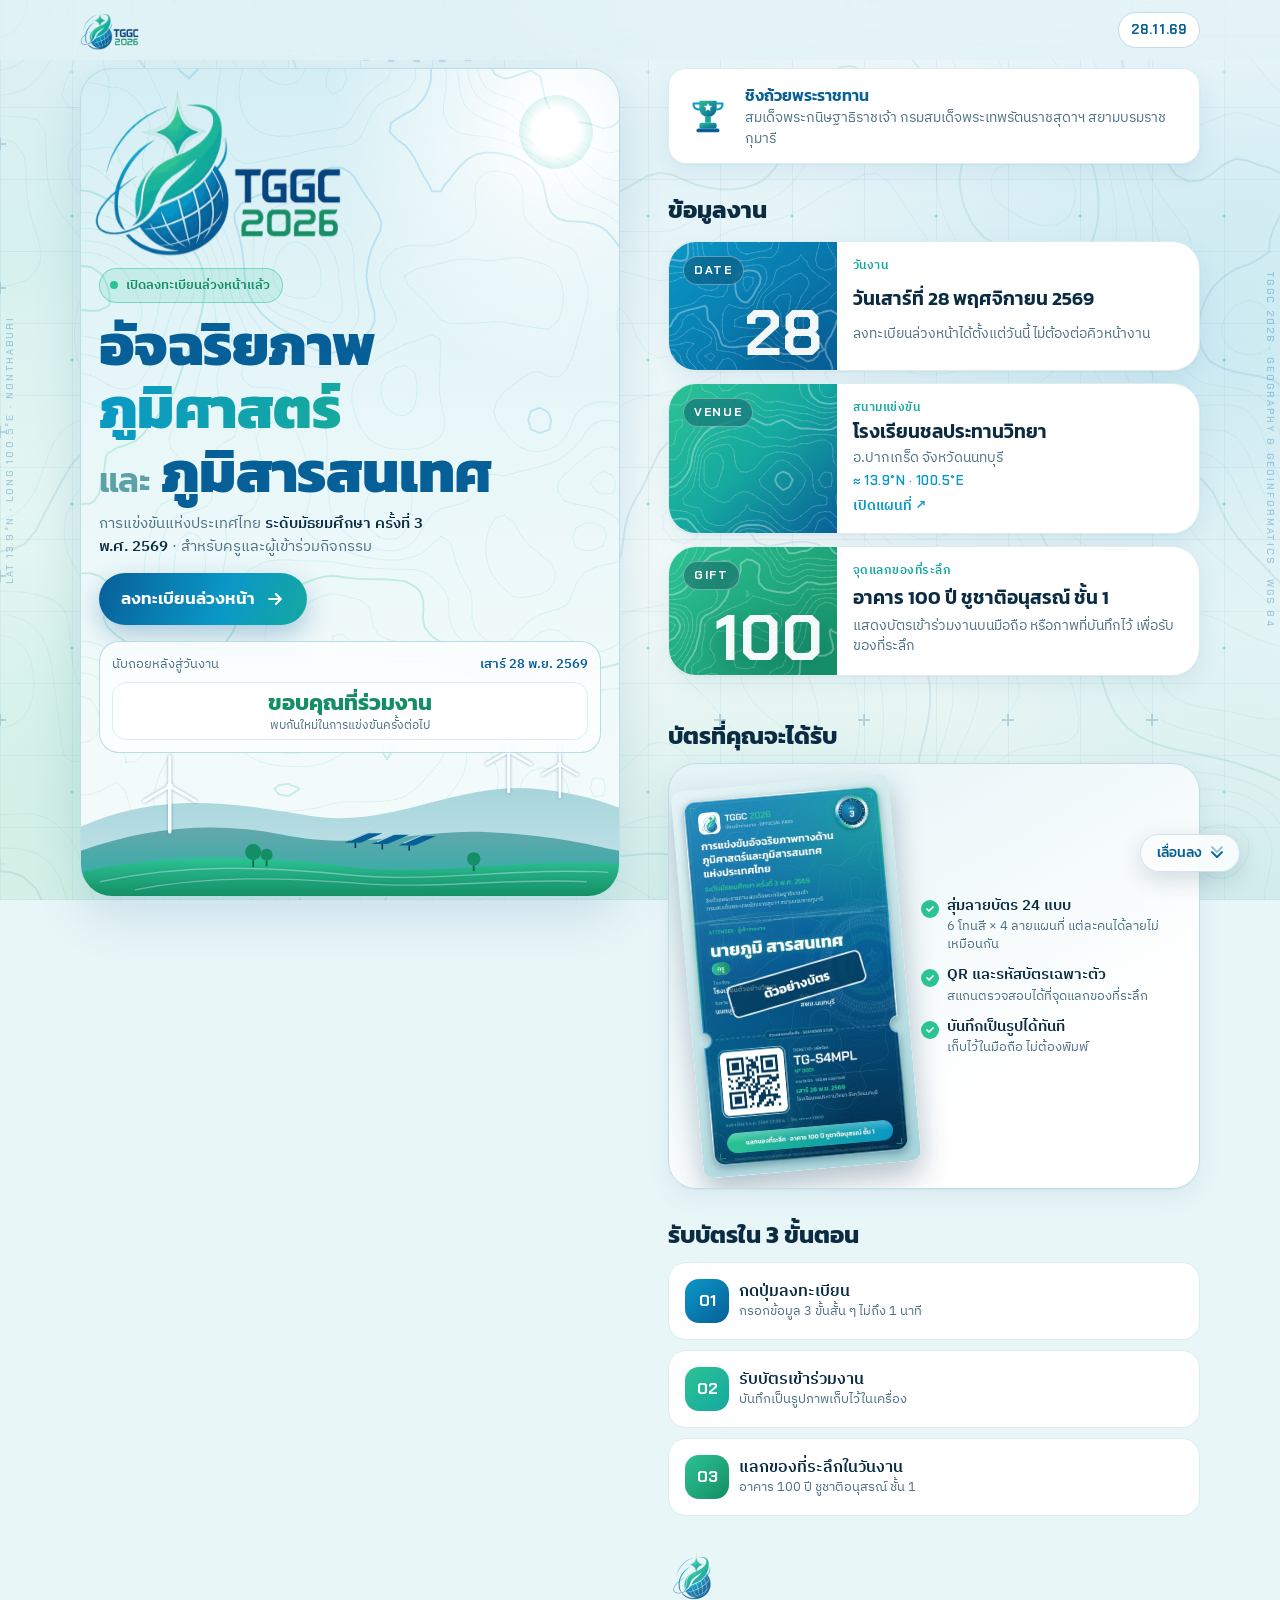
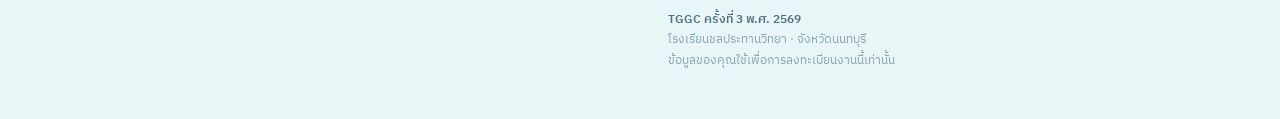
==== commit c4fa0142: "Tablet/desktop layouts for both sites, staff map backdrop, scanned-by column O, drop student positio" ====
--- a/public/index.html
+++ b/public/index.html
@@ -19,7 +19,7 @@
 <body>
 <div class="ambient" aria-hidden="true">
   <canvas id="bgTopo"></canvas><i class="breeze"></i><i class="breeze b2"></i><i class="breeze b3"></i>
-  <i class="marks"></i><i class="sweep"></i>
+  <i class="marks"></i>
   <svg class="orbits" id="orbits" viewBox="0 0 400 800" preserveAspectRatio="xMidYMid slice">
     <defs>
       <path id="orbA" d="M40 180a260 70 0 1 0 520 0a260 70 0 1 0-520 0" transform="rotate(-16 300 180)"/>
@@ -232,7 +232,6 @@
             <button class="chip-btn" type="button">ผู้อำนวยการ</button>
             <button class="chip-btn" type="button">รองผู้อำนวยการ</button>
             <button class="chip-btn" type="button">ศึกษานิเทศก์</button>
-            <button class="chip-btn" type="button">นักเรียน</button>
           </div>
           <input class="input" id="position" name="position" type="text" autocomplete="organization-title" placeholder="เลือกด้านบน หรือพิมพ์ตำแหน่ง" maxlength="80" enterkeyhint="next">
           <span class="err">กรุณาระบุตำแหน่ง</span>
--- a/public/styles.css
+++ b/public/styles.css
@@ -101,14 +101,6 @@
   -webkit-mask-image: linear-gradient(180deg, transparent 0%, #000 18%, #000 85%, transparent 100%);
           mask-image: linear-gradient(180deg, transparent 0%, #000 18%, #000 85%, transparent 100%);
 }
-/* slow satellite scan line */
-.ambient .sweep {
-  position: absolute; left: 0; right: 0; top: 0; height: 160px;
-  background: linear-gradient(180deg, rgba(44, 195, 148, 0) 0%, rgba(44, 195, 148, 0.07) 70%, rgba(44, 195, 148, 0.22) 99%, rgba(44, 195, 148, 0) 100%);
-  transform: translateY(-170px);
-  animation: sweep 16s cubic-bezier(.45, 0, .55, 1) infinite;
-}
-@keyframes sweep { 0% { transform: translateY(-170px); } 55%, 100% { transform: translateY(110vh); } }
 .ambient .orbits { position: absolute; inset: 0; width: 100%; height: 100%; }
 .ambient .orb { fill: none; stroke: rgba(7, 95, 152, 0.16); stroke-width: 1; stroke-dasharray: 2 6; }
 .ambient .orb.b { stroke: rgba(21, 168, 160, 0.16); }
@@ -643,9 +635,73 @@
 @keyframes rise { from { transform: translateY(14px); } to { transform: none; } }
 
 @media (min-width: 560px) { .rail { grid-auto-columns: 60%; } }
+/* =================== iPad (portrait) and up: wider column, paired fields =================== */
+@media (min-width: 720px) {
+  .app { max-width: 780px; padding-left: max(28px, env(safe-area-inset-left, 0px)); padding-right: max(28px, env(safe-area-inset-right, 0px)); }
+  .dock-inner { max-width: 724px; }
+  .rail { grid-auto-flow: row; grid-template-columns: repeat(3, minmax(0, 1fr)); overflow: visible; margin-inline: 0; padding-inline: 0; }
+  .section-title > span { display: none; }
+  .teaser { grid-template-columns: 220px 1fr; gap: 28px; padding: 24px 28px; }
+  .steps { grid-template-columns: repeat(3, minmax(0, 1fr)); }
+  .steps li { grid-template-columns: 1fr; align-content: start; gap: 10px; padding: 16px; }
+  .reg-form {
+    padding: 26px 28px 30px; border-radius: 28px;
+    background: rgba(255, 255, 255, 0.74); border: 1px solid rgba(255, 255, 255, 0.9);
+    box-shadow: 0 1px 2px rgba(7, 95, 152, 0.06), 0 20px 50px rgba(7, 95, 152, 0.1);
+    -webkit-backdrop-filter: blur(12px); backdrop-filter: blur(12px);
+  }
+  .step-body { grid-template-columns: minmax(0, 1fr) minmax(0, 1fr); column-gap: 18px; }
+  .step-body > * { grid-column: 1 / -1; }
+  .step-body > .field[data-key="first"], .step-body > .field[data-key="last"],
+  .step-body > .field[data-key="school"], .step-body > .field[data-key="province"] { grid-column: auto; }
+  .ticket-stage { max-width: 420px; }
+}
+
+/* =================== computer / iPad landscape =================== */
+@media (min-width: 1080px) {
+  .app { max-width: 1200px; padding-left: 40px; padding-right: 40px; }
+  /* home: hero on the left, details on the right */
+  #homeView { display: grid; grid-template-columns: minmax(0, 540px) minmax(0, 1fr); column-gap: 48px; align-items: start; }
+  #homeView > * { grid-column: 2; }
+  #homeView > .topbar { grid-column: 1 / -1; }
+  #homeView > .hero { grid-column: 1; grid-row: 2 / span 12; margin-top: 8px; }
+  #homeView > .trophy { margin-top: 8px; }
+  #homeView .rail { grid-template-columns: 1fr; gap: 12px; }
+  #homeView .ev-card { flex-direction: row; }
+  #homeView .ev-art { width: 168px; height: auto; min-height: 128px; flex: none; }
+  #homeView .steps { grid-template-columns: 1fr; }
+  #homeView .steps li { grid-template-columns: 44px 1fr; align-items: center; }
+  #homeView .foot { justify-items: start; text-align: left; }
+  body[data-view="home"] .dock { display: none; } /* the hero has its own button */
+  body[data-view="home"] .app { padding-bottom: 48px; }
+  body[data-view="home"] .scroll-cue { bottom: 28px; }
+  body[data-view="home"] .scroll-cue:not(.compact) { left: auto; right: 40px; transform: translateY(12px); }
+  body[data-view="home"] .scroll-cue:not(.compact).show { transform: none; }
+  /* form: a centred card */
+  .reg-view { max-width: 780px; margin-inline: auto; }
+  /* ticket: ticket on the left, what to do on the right */
+  .ticket-view {
+    max-width: 1000px; margin-inline: auto;
+    display: grid; grid-template-columns: minmax(0, 1fr) minmax(0, 1fr); column-gap: 48px; align-content: start;
+  }
+  .ticket-view > * { grid-column: 2; }
+  .ticket-view > .appbar { grid-column: 1 / -1; }
+  .ticket-view > .ticket-stage { grid-column: 1; grid-row: 2 / span 6; margin-top: 8px; }
+  .ticket-view > .tv-head { margin-top: 48px; }
+  body[data-view="ticket"] .dock-inner { max-width: 476px; margin-left: calc(50% + 24px); margin-right: auto; }
+}
+@media (min-width: 1080px) and (max-width: 1160px) {
+  body[data-view="ticket"] .dock-inner { margin-left: calc(50% + 8px); }
+}
+@media (hover: hover) and (pointer: fine) {
+  .chip span:hover, .chip-btn:hover { border-color: var(--sea); }
+  .ev-card, .steps li { transition: transform .2s, box-shadow .2s; }
+  .ev-card:hover, .steps li:hover { transform: translateY(-2px); box-shadow: 0 14px 32px rgba(7, 95, 152, 0.14); }
+  .btn:hover, .hero-cta:hover { filter: brightness(1.06); }
+}
+
 @media (prefers-reduced-motion: reduce) {
   .scroll-cue svg { animation: none; }
-  .ambient .sweep { display: none; }
   *, *::before, *::after { animation-duration: 0.001ms !important; animation-iteration-count: 1 !important; transition-duration: 0.001ms !important; }
   html { scroll-behavior: auto; }
 }
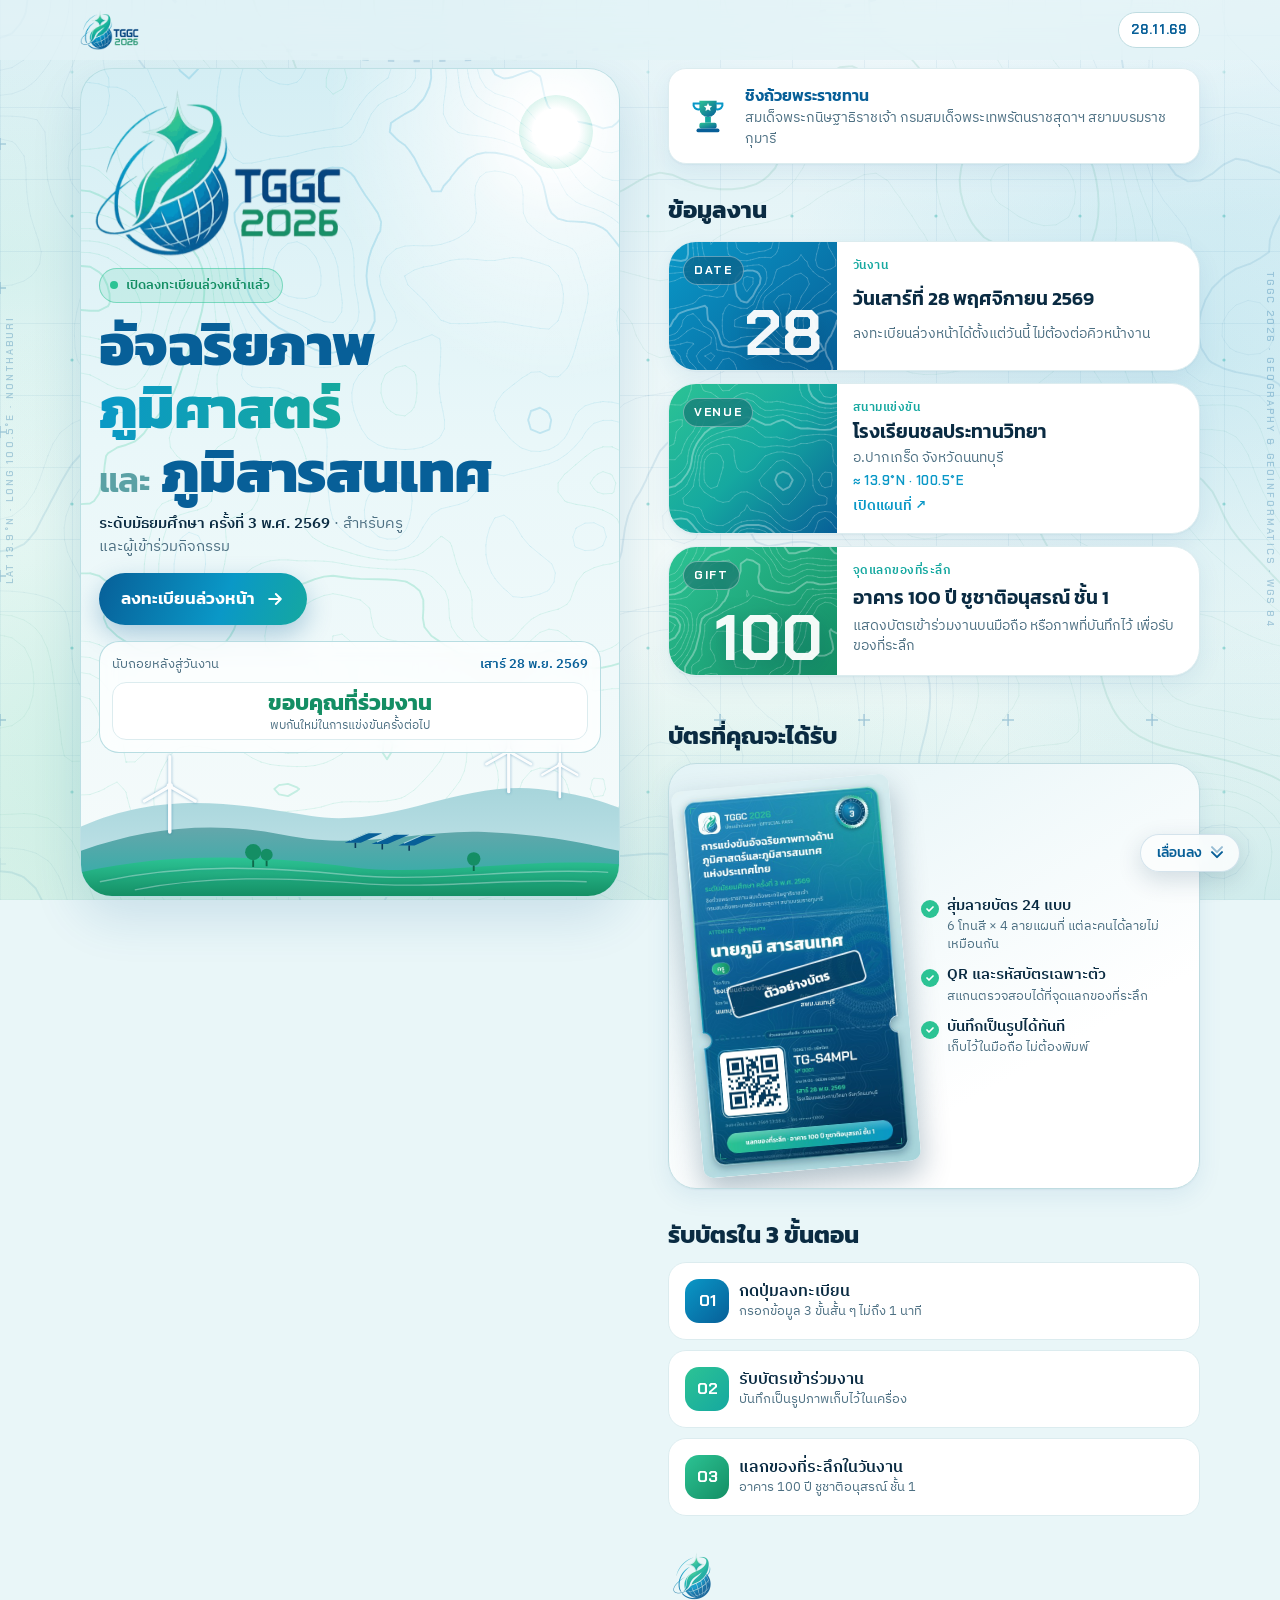
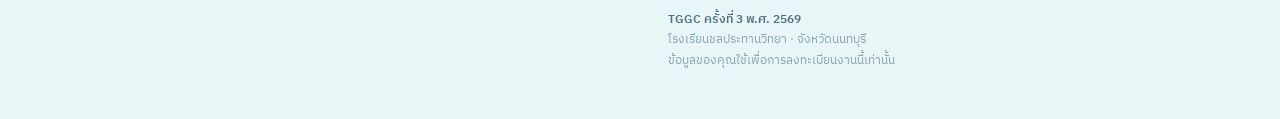
==== commit 6e9b5ef0: "Home: drop 'การแข่งขันแห่งประเทศไทย' from the hero line Co-Authored-By: Claude Opus 5.5 <noreply@ant" ====
--- a/public/index.html
+++ b/public/index.html
@@ -61,7 +61,7 @@
         <span class="grad">ภูมิศาสตร์</span>
         <span><span class="amp">และ</span> ภูมิสารสนเทศ</span>
       </h1>
-      <p class="lede rise d3">การแข่งขันแห่งประเทศไทย <b>ระดับมัธยมศึกษา ครั้งที่ 3 พ.ศ. 2569</b> · สำหรับครูและผู้เข้าร่วมกิจกรรม</p>
+      <p class="lede rise d3"><b>ระดับมัธยมศึกษา ครั้งที่ 3 พ.ศ. 2569</b> · สำหรับครูและผู้เข้าร่วมกิจกรรม</p>
       <a class="hero-cta rise d3" href="#register" data-go="register">ลงทะเบียนล่วงหน้า <svg viewBox="0 0 24 24" fill="none" stroke="currentColor" stroke-width="2.4" stroke-linecap="round" stroke-linejoin="round"><path d="M5 12h14M13 6l6 6-6 6"/></svg></a>
 
 
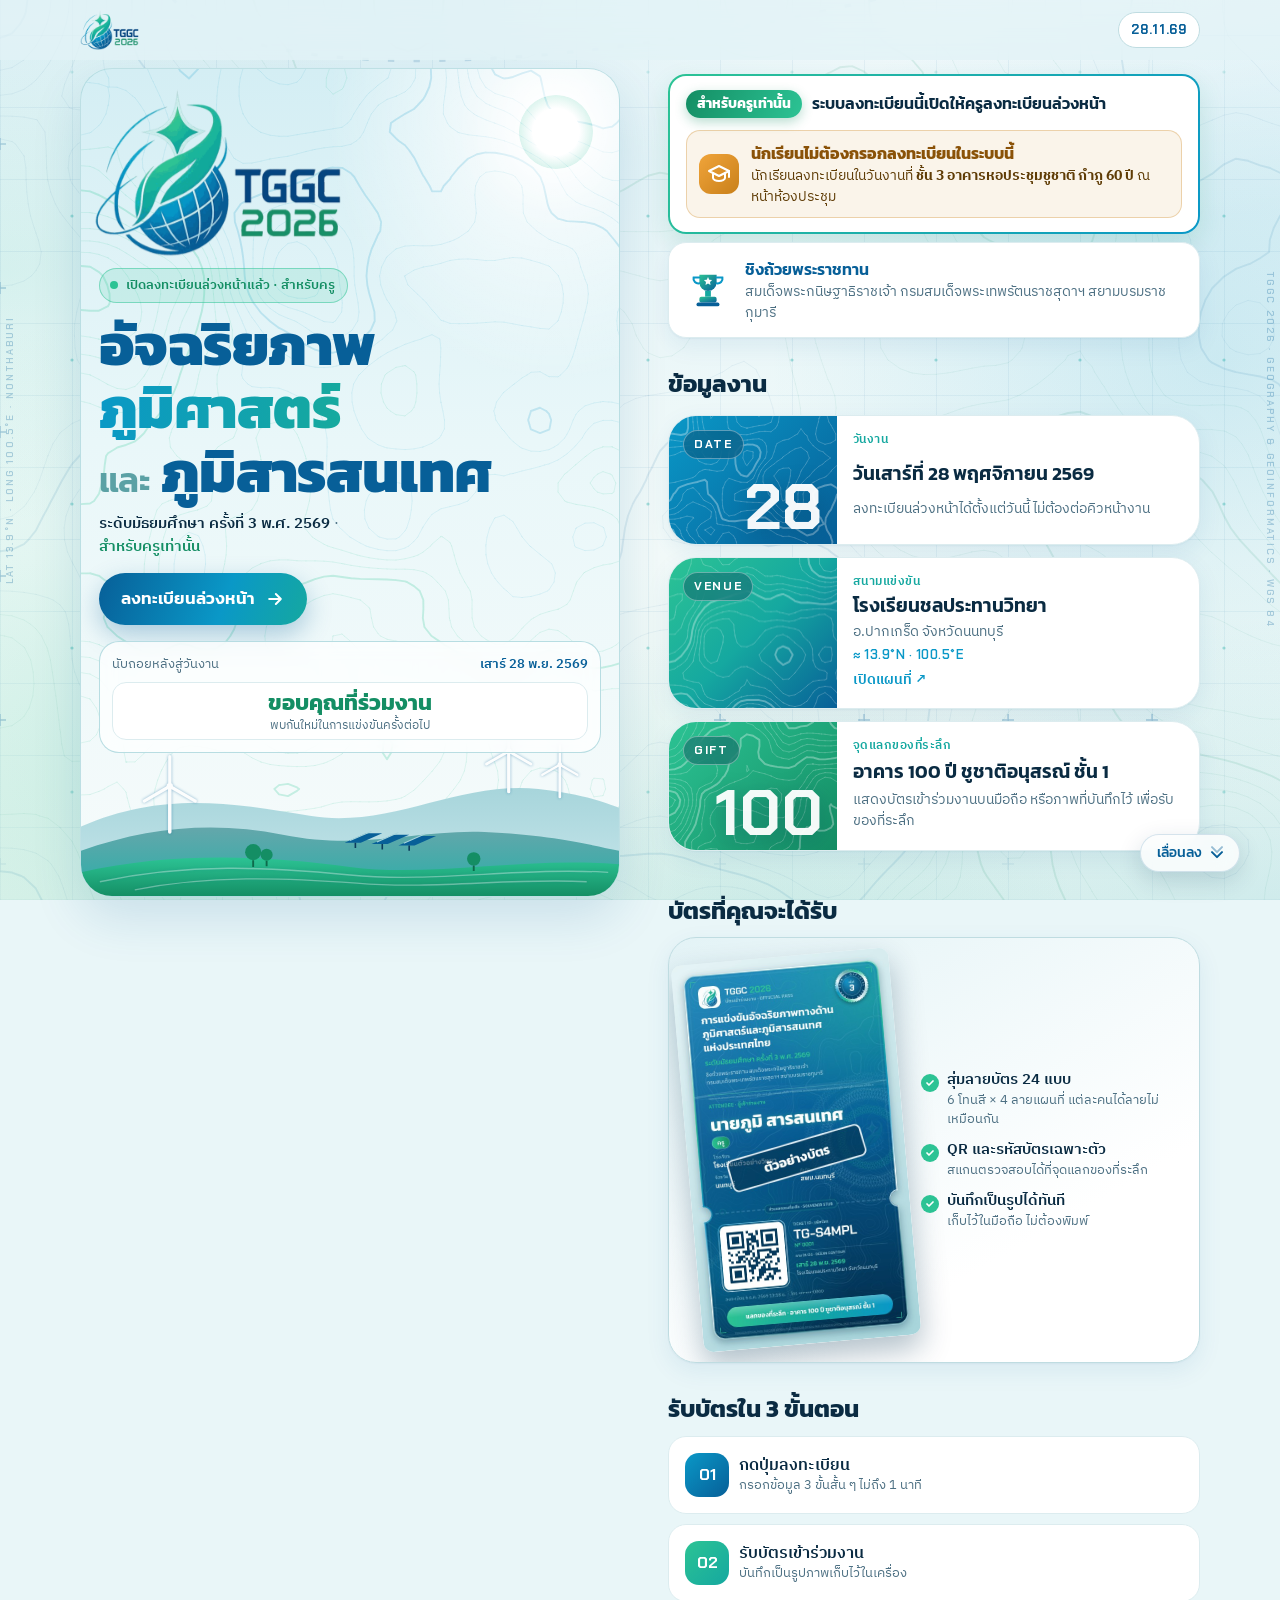
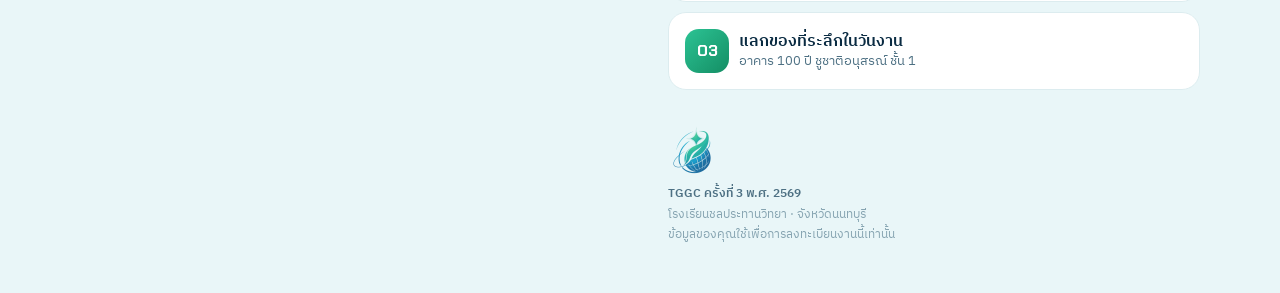
==== commit d9f51321: "Registration is for teachers only: home notice, form strip, block 'student' position (site + Code.gs" ====
--- a/public/index.html
+++ b/public/index.html
@@ -5,10 +5,10 @@
 <meta name="viewport" content="width=device-width, initial-scale=1, viewport-fit=cover">
 <title>ลงทะเบียน TGGC 2569</title>
 <meta name="claude:viewport-fit-sides" content="cover">
-<meta name="description" content="ลงทะเบียนล่วงหน้า การแข่งขันอัจฉริยภาพทางด้านภูมิศาสตร์และภูมิสารสนเทศแห่งประเทศไทย ระดับมัธยมศึกษา ครั้งที่ 3 พ.ศ. 2569 · เสาร์ 28 พ.ย. 2569 ณ โรงเรียนชลประทานวิทยา จ.นนทบุรี">
+<meta name="description" content="ลงทะเบียนล่วงหน้า (สำหรับครูเท่านั้น) การแข่งขันอัจฉริยภาพทางด้านภูมิศาสตร์และภูมิสารสนเทศแห่งประเทศไทย ระดับมัธยมศึกษา ครั้งที่ 3 พ.ศ. 2569 · เสาร์ 28 พ.ย. 2569 ณ โรงเรียนชลประทานวิทยา จ.นนทบุรี">
 <meta name="theme-color" content="#075f98">
 <meta property="og:title" content="ลงทะเบียน TGGC 2569 · รับบัตรเข้าร่วมงาน">
-<meta property="og:description" content="กรอกข้อมูลไม่ถึง 1 นาที รับบัตรเข้าร่วมงานเป็นรูปภาพ นำไปแลกของที่ระลึก ณ อาคาร 100 ปี ชูชาติอนุสรณ์ ชั้น 1">
+<meta property="og:description" content="สำหรับครูเท่านั้น · กรอกข้อมูลไม่ถึง 1 นาที รับบัตรเข้าร่วมงานเป็นรูปภาพ นำไปแลกของที่ระลึก ณ อาคาร 100 ปี ชูชาติอนุสรณ์ ชั้น 1">
 <link rel="icon" type="image/png" href="assets/logo-mark.png">
 <link rel="apple-touch-icon" href="assets/logo-mark.png">
 <link rel="preconnect" href="https://fonts.googleapis.com">
@@ -54,14 +54,14 @@
       <span class="sun" aria-hidden="true"></span>
       <img class="hero-logo-full rise" src="assets/logo-full.png" alt="โลโก้ TGGC 2026">
 
-      <span class="live-chip rise d1"><span class="live-dot"></span>เปิดลงทะเบียนล่วงหน้าแล้ว</span>
+      <span class="live-chip rise d1"><span class="live-dot"></span>เปิดลงทะเบียนล่วงหน้าแล้ว · สำหรับครู</span>
 
       <h1 class="rise d2">
         <span>อัจฉริยภาพ</span>
         <span class="grad">ภูมิศาสตร์</span>
         <span><span class="amp">และ</span> ภูมิสารสนเทศ</span>
       </h1>
-      <p class="lede rise d3"><b>ระดับมัธยมศึกษา ครั้งที่ 3 พ.ศ. 2569</b> · สำหรับครูและผู้เข้าร่วมกิจกรรม</p>
+      <p class="lede rise d3"><b>ระดับมัธยมศึกษา ครั้งที่ 3 พ.ศ. 2569</b> · <b class="only-tag">สำหรับครูเท่านั้น</b></p>
       <a class="hero-cta rise d3" href="#register" data-go="register">ลงทะเบียนล่วงหน้า <svg viewBox="0 0 24 24" fill="none" stroke="currentColor" stroke-width="2.4" stroke-linecap="round" stroke-linejoin="round"><path d="M5 12h14M13 6l6 6-6 6"/></svg></a>
 
 
@@ -112,6 +112,14 @@
       </svg>
     </section>
 
+    <aside class="only-note" aria-label="สำหรับครูเท่านั้น">
+      <div class="on-head"><span class="on-badge">สำหรับครูเท่านั้น</span><b>ระบบลงทะเบียนนี้เปิดให้ครูลงทะเบียนล่วงหน้า</b></div>
+      <div class="on-stu">
+        <span class="on-ico"><svg viewBox="0 0 24 24" fill="none" stroke="currentColor" stroke-width="2" stroke-linecap="round" stroke-linejoin="round"><path d="M2 9l10-5 10 5-10 5z"/><path d="M6 11v5c0 1.5 2.7 3 6 3s6-1.5 6-3v-5M22 9v6"/></svg></span>
+        <p><strong>นักเรียนไม่ต้องกรอกลงทะเบียนในระบบนี้</strong>นักเรียนลงทะเบียนในวันงานที่ <b>ชั้น 3 อาคารหอประชุมชูชาติ กำภู 60 ปี</b> ณ หน้าห้องประชุม</p>
+      </div>
+    </aside>
+
     <div class="trophy">
       <svg viewBox="0 0 48 48" fill="none" aria-hidden="true">
         <defs><linearGradient id="tro" x1="0" y1="0" x2="1" y2="1"><stop offset="0" stop-color="#2cc394"/><stop offset="1" stop-color="#075f98"/></linearGradient></defs>
@@ -197,6 +205,7 @@
     <form class="reg-form" id="regForm" novalidate autocomplete="on">
       <fieldset class="step" data-step="1" aria-labelledby="s1h">
         <div class="step-head"><h1 id="s1h">ข้อมูลผู้เข้าร่วม</h1><p>ชื่อและตำแหน่งจะพิมพ์ลงบนบัตรตามที่กรอก</p></div>
+        <p class="only-strip"><span class="on-badge">สำหรับครูเท่านั้น</span>นักเรียนไม่ต้องกรอก · ลงทะเบียนที่ชั้น 3 อาคารหอประชุมชูชาติ กำภู 60 ปี (หน้าห้องประชุม)</p>
         <div class="step-body">
 
         <div class="field" data-key="prefix">
@@ -234,7 +243,7 @@
             <button class="chip-btn" type="button">ศึกษานิเทศก์</button>
           </div>
           <input class="input" id="position" name="position" type="text" autocomplete="organization-title" placeholder="เลือกด้านบน หรือพิมพ์ตำแหน่ง" maxlength="80" enterkeyhint="next">
-          <span class="err">กรุณาระบุตำแหน่ง</span>
+          <span class="err" id="posErr">กรุณาระบุตำแหน่ง</span>
         </div>
 
         <div class="field" data-key="phone">
--- a/public/styles.css
+++ b/public/styles.css
@@ -276,6 +276,30 @@
 .landscape .rotor { transform-box: view-box; animation: spin 6s linear infinite; }
 .landscape .rotor.r2 { animation-duration: 8s; }
 .landscape .rotor.r3 { animation-duration: 5s; }
+
+/* teachers-only notice */
+.lede b.only-tag { color: var(--green); white-space: nowrap; }
+.on-badge {
+  display: inline-flex; align-items: center; flex: none; padding: 3px 11px; border-radius: 999px;
+  font-family: var(--f-display); font-weight: 700; font-size: 14px; color: #fff;
+  background: linear-gradient(110deg, var(--green), var(--mint)); box-shadow: 0 4px 12px rgba(20, 142, 100, 0.3);
+}
+.only-note {
+  margin-top: 14px; padding: 14px 16px; border-radius: var(--r-md); display: grid; gap: 12px;
+  background: linear-gradient(var(--surface), var(--surface)) padding-box, linear-gradient(120deg, var(--mint), var(--sea)) border-box;
+  border: 2px solid transparent; box-shadow: 0 10px 26px rgba(20, 142, 100, 0.14);
+}
+.on-head { display: flex; flex-wrap: wrap; align-items: center; gap: 6px 10px; }
+.on-head b { font-family: var(--f-display); font-weight: 600; font-size: 16px; color: var(--ink); line-height: 1.35; }
+.on-stu { display: grid; grid-template-columns: 40px 1fr; gap: 12px; align-items: center; padding: 10px 12px; border-radius: 14px; background: rgba(201, 128, 26, 0.09); border: 1px solid rgba(201, 128, 26, 0.3); }
+.on-ico { width: 40px; height: 40px; border-radius: 12px; display: grid; place-items: center; color: #fff; background: linear-gradient(135deg, #f0a43a, #c9801a); }
+.on-ico svg { width: 24px; height: 24px; }
+.on-stu p { margin: 0; font-size: 14px; line-height: 1.5; color: #5f3c06; }
+.on-stu p strong { display: block; font-family: var(--f-display); font-weight: 700; font-size: 16px; color: #8a5208; }
+.on-stu p b { color: #5f3c06; }
+.only-strip { display: flex; flex-wrap: wrap; align-items: center; gap: 6px 10px; margin: 12px 0 0; padding: 10px 12px; border-radius: 14px;
+  background: rgba(44, 195, 148, 0.1); border: 1px solid rgba(44, 195, 148, 0.35); font-size: 13.5px; line-height: 1.45; color: var(--muted); }
+.only-strip .on-badge { font-size: 13px; }
 
 /* royal trophy */
 .trophy {
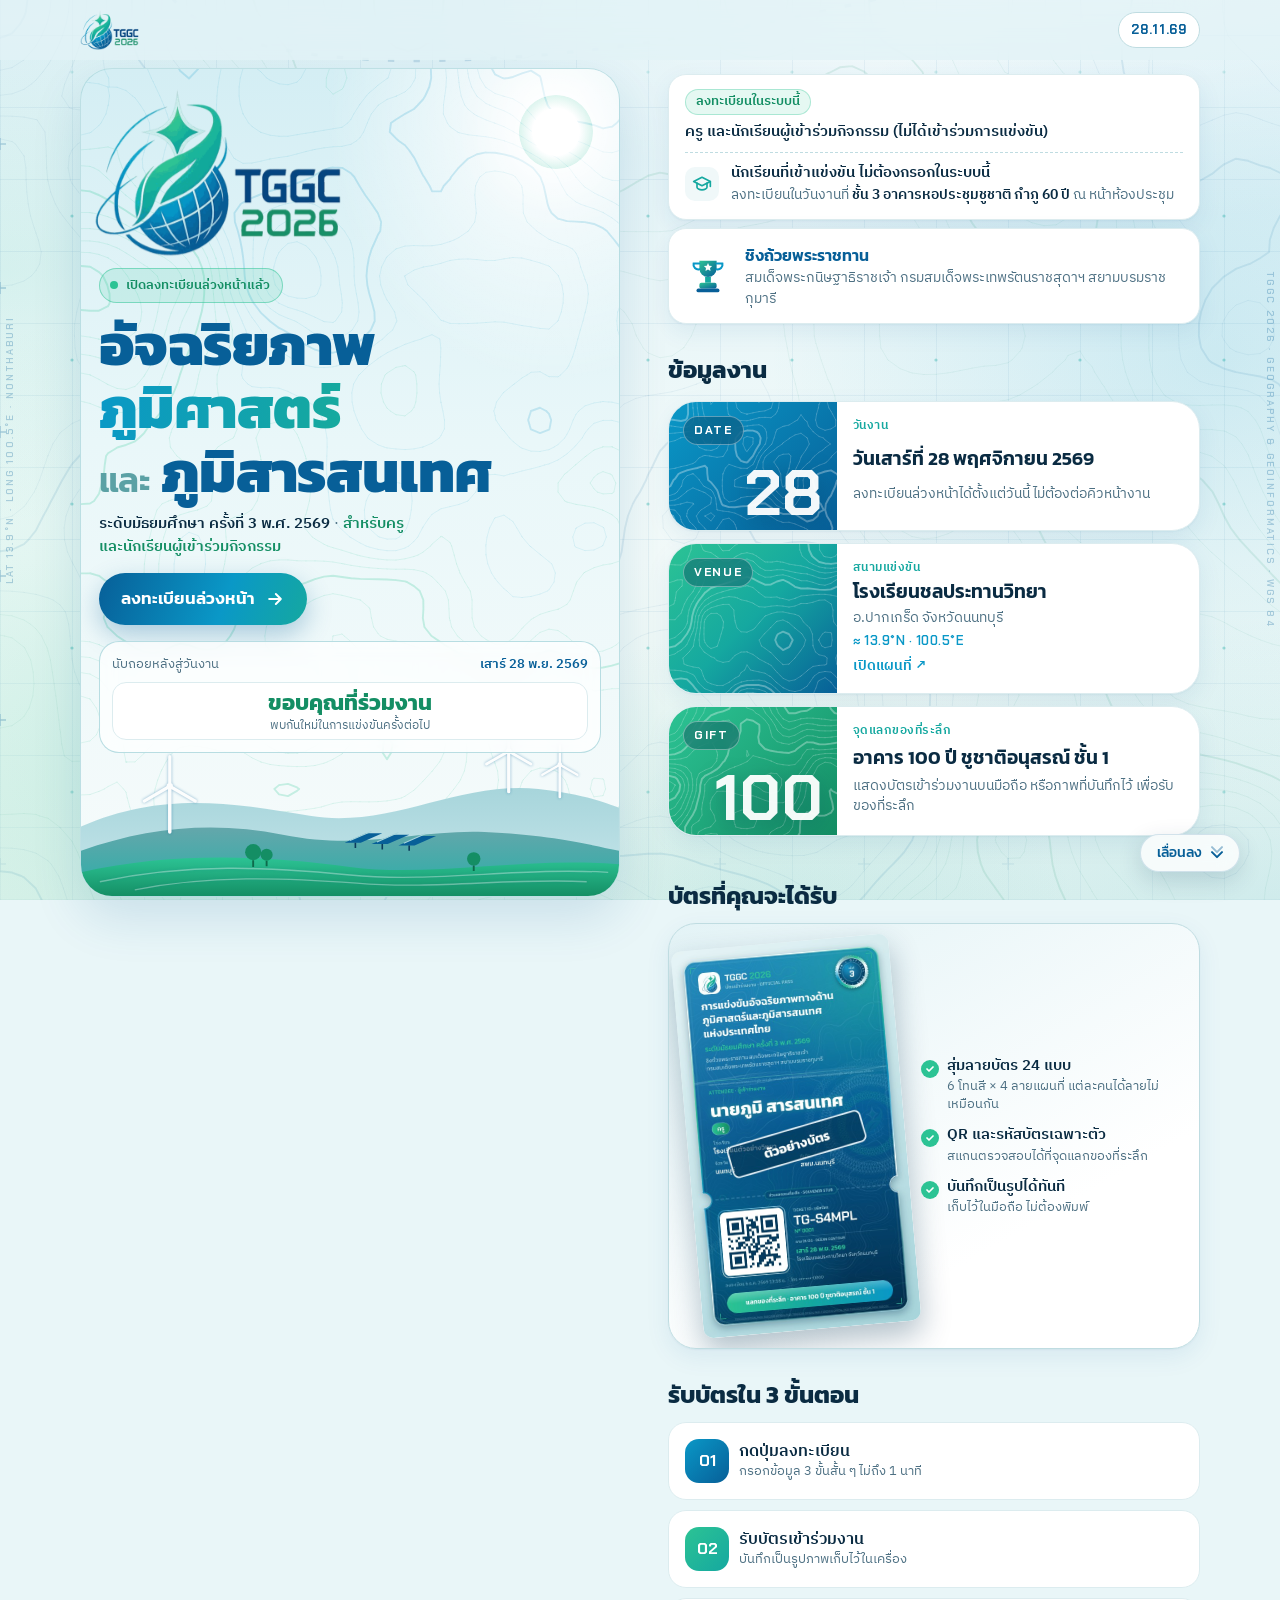
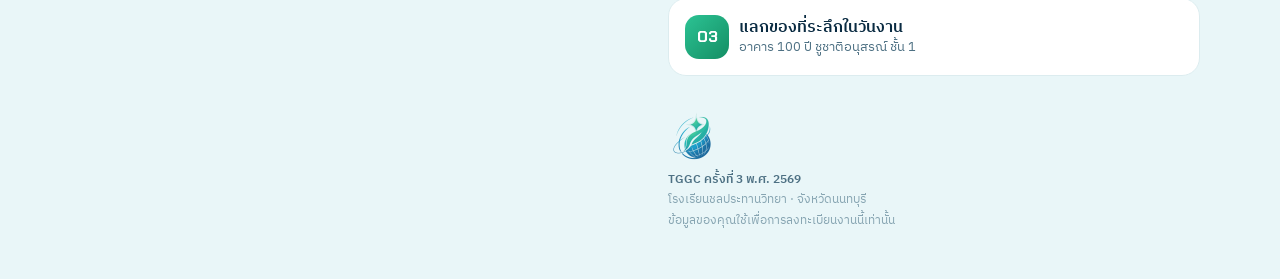
==== commit 0b2d4885: "Students can register; staff auto-redeem memory; cache-bust js/css - Registration open to activity-o" ====
--- a/public/index.html
+++ b/public/index.html
@@ -5,10 +5,10 @@
 <meta name="viewport" content="width=device-width, initial-scale=1, viewport-fit=cover">
 <title>ลงทะเบียน TGGC 2569</title>
 <meta name="claude:viewport-fit-sides" content="cover">
-<meta name="description" content="ลงทะเบียนล่วงหน้า (สำหรับครูเท่านั้น) การแข่งขันอัจฉริยภาพทางด้านภูมิศาสตร์และภูมิสารสนเทศแห่งประเทศไทย ระดับมัธยมศึกษา ครั้งที่ 3 พ.ศ. 2569 · เสาร์ 28 พ.ย. 2569 ณ โรงเรียนชลประทานวิทยา จ.นนทบุรี">
+<meta name="description" content="ลงทะเบียนล่วงหน้า สำหรับครู และนักเรียนผู้เข้าร่วมกิจกรรม (ไม่ได้เข้าร่วมการแข่งขัน) การแข่งขันอัจฉริยภาพทางด้านภูมิศาสตร์และภูมิสารสนเทศแห่งประเทศไทย ระดับมัธยมศึกษา ครั้งที่ 3 พ.ศ. 2569 · เสาร์ 28 พ.ย. 2569 ณ โรงเรียนชลประทานวิทยา จ.นนทบุรี">
 <meta name="theme-color" content="#075f98">
 <meta property="og:title" content="ลงทะเบียน TGGC 2569 · รับบัตรเข้าร่วมงาน">
-<meta property="og:description" content="สำหรับครูเท่านั้น · กรอกข้อมูลไม่ถึง 1 นาที รับบัตรเข้าร่วมงานเป็นรูปภาพ นำไปแลกของที่ระลึก ณ อาคาร 100 ปี ชูชาติอนุสรณ์ ชั้น 1">
+<meta property="og:description" content="สำหรับครู และนักเรียนผู้เข้าร่วมกิจกรรม · กรอกข้อมูลไม่ถึง 1 นาที รับบัตรเข้าร่วมงานเป็นรูปภาพ นำไปแลกของที่ระลึก ณ อาคาร 100 ปี ชูชาติอนุสรณ์ ชั้น 1">
 <link rel="icon" type="image/png" href="assets/logo-mark.png">
 <link rel="apple-touch-icon" href="assets/logo-mark.png">
 <link rel="preconnect" href="https://fonts.googleapis.com">
@@ -54,14 +54,14 @@
       <span class="sun" aria-hidden="true"></span>
       <img class="hero-logo-full rise" src="assets/logo-full.png" alt="โลโก้ TGGC 2026">
 
-      <span class="live-chip rise d1"><span class="live-dot"></span>เปิดลงทะเบียนล่วงหน้าแล้ว · สำหรับครู</span>
+      <span class="live-chip rise d1"><span class="live-dot"></span>เปิดลงทะเบียนล่วงหน้าแล้ว</span>
 
       <h1 class="rise d2">
         <span>อัจฉริยภาพ</span>
         <span class="grad">ภูมิศาสตร์</span>
         <span><span class="amp">และ</span> ภูมิสารสนเทศ</span>
       </h1>
-      <p class="lede rise d3"><b>ระดับมัธยมศึกษา ครั้งที่ 3 พ.ศ. 2569</b> · <b class="only-tag">สำหรับครูเท่านั้น</b></p>
+      <p class="lede rise d3"><b>ระดับมัธยมศึกษา ครั้งที่ 3 พ.ศ. 2569</b> · <b class="only-tag">สำหรับครู และนักเรียนผู้เข้าร่วมกิจกรรม</b></p>
       <a class="hero-cta rise d3" href="#register" data-go="register">ลงทะเบียนล่วงหน้า <svg viewBox="0 0 24 24" fill="none" stroke="currentColor" stroke-width="2.4" stroke-linecap="round" stroke-linejoin="round"><path d="M5 12h14M13 6l6 6-6 6"/></svg></a>
 
 
@@ -112,11 +112,11 @@
       </svg>
     </section>
 
-    <aside class="only-note" aria-label="สำหรับครูเท่านั้น">
-      <div class="on-head"><span class="on-badge">สำหรับครูเท่านั้น</span><b>ระบบลงทะเบียนนี้เปิดให้ครูลงทะเบียนล่วงหน้า</b></div>
+    <aside class="only-note" aria-label="ผู้ที่ลงทะเบียนในระบบนี้">
+      <div class="on-head"><span class="on-badge">ลงทะเบียนในระบบนี้</span><b>ครู และนักเรียนผู้เข้าร่วมกิจกรรม (ไม่ได้เข้าร่วมการแข่งขัน)</b></div>
       <div class="on-stu">
         <span class="on-ico"><svg viewBox="0 0 24 24" fill="none" stroke="currentColor" stroke-width="2" stroke-linecap="round" stroke-linejoin="round"><path d="M2 9l10-5 10 5-10 5z"/><path d="M6 11v5c0 1.5 2.7 3 6 3s6-1.5 6-3v-5M22 9v6"/></svg></span>
-        <p><strong>นักเรียนไม่ต้องกรอกลงทะเบียนในระบบนี้</strong>นักเรียนลงทะเบียนในวันงานที่ <b>ชั้น 3 อาคารหอประชุมชูชาติ กำภู 60 ปี</b> ณ หน้าห้องประชุม</p>
+        <p><strong>นักเรียนที่เข้าแข่งขัน ไม่ต้องกรอกในระบบนี้</strong>ลงทะเบียนในวันงานที่ <b>ชั้น 3 อาคารหอประชุมชูชาติ กำภู 60 ปี</b> ณ หน้าห้องประชุม</p>
       </div>
     </aside>
 
@@ -205,7 +205,7 @@
     <form class="reg-form" id="regForm" novalidate autocomplete="on">
       <fieldset class="step" data-step="1" aria-labelledby="s1h">
         <div class="step-head"><h1 id="s1h">ข้อมูลผู้เข้าร่วม</h1><p>ชื่อและตำแหน่งจะพิมพ์ลงบนบัตรตามที่กรอก</p></div>
-        <p class="only-strip"><span class="on-badge">สำหรับครูเท่านั้น</span>นักเรียนไม่ต้องกรอก · ลงทะเบียนที่ชั้น 3 อาคารหอประชุมชูชาติ กำภู 60 ปี (หน้าห้องประชุม)</p>
+        <p class="only-strip"><span class="on-badge">ครู · นักเรียนผู้เข้าร่วมกิจกรรม</span>นักเรียนที่เข้าแข่งขันไม่ต้องกรอก · ลงทะเบียนวันงานที่ชั้น 3 อาคารหอประชุมชูชาติ กำภู 60 ปี (หน้าห้องประชุม)</p>
         <div class="step-body">
 
         <div class="field" data-key="prefix">
@@ -241,6 +241,7 @@
             <button class="chip-btn" type="button">ผู้อำนวยการ</button>
             <button class="chip-btn" type="button">รองผู้อำนวยการ</button>
             <button class="chip-btn" type="button">ศึกษานิเทศก์</button>
+            <button class="chip-btn" type="button">นักเรียนผู้เข้าร่วมกิจกรรม (ไม่ได้เข้าร่วมการแข่งขัน)</button>
           </div>
           <input class="input" id="position" name="position" type="text" autocomplete="organization-title" placeholder="เลือกด้านบน หรือพิมพ์ตำแหน่ง" maxlength="80" enterkeyhint="next">
           <span class="err" id="posErr">กรุณาระบุตำแหน่ง</span>
--- a/public/styles.css
+++ b/public/styles.css
@@ -278,28 +278,26 @@
 .landscape .rotor.r3 { animation-duration: 5s; }
 
 /* teachers-only notice */
-.lede b.only-tag { color: var(--green); white-space: nowrap; }
+.lede b.only-tag { color: var(--green); font-weight: 600; }
 .on-badge {
-  display: inline-flex; align-items: center; flex: none; padding: 3px 11px; border-radius: 999px;
-  font-family: var(--f-display); font-weight: 700; font-size: 14px; color: #fff;
-  background: linear-gradient(110deg, var(--green), var(--mint)); box-shadow: 0 4px 12px rgba(20, 142, 100, 0.3);
+  display: inline-flex; align-items: center; flex: none; padding: 2px 10px; border-radius: 999px;
+  font-weight: 600; font-size: 12.5px; color: var(--green);
+  background: rgba(44, 195, 148, 0.12); border: 1px solid rgba(44, 195, 148, 0.32);
 }
 .only-note {
-  margin-top: 14px; padding: 14px 16px; border-radius: var(--r-md); display: grid; gap: 12px;
-  background: linear-gradient(var(--surface), var(--surface)) padding-box, linear-gradient(120deg, var(--mint), var(--sea)) border-box;
-  border: 2px solid transparent; box-shadow: 0 10px 26px rgba(20, 142, 100, 0.14);
+  margin-top: 14px; padding: 14px 16px; border-radius: var(--r-md); display: grid; gap: 10px;
+  background: var(--surface); border: 1px solid var(--line); box-shadow: var(--shadow);
 }
 .on-head { display: flex; flex-wrap: wrap; align-items: center; gap: 6px 10px; }
-.on-head b { font-family: var(--f-display); font-weight: 600; font-size: 16px; color: var(--ink); line-height: 1.35; }
-.on-stu { display: grid; grid-template-columns: 40px 1fr; gap: 12px; align-items: center; padding: 10px 12px; border-radius: 14px; background: rgba(201, 128, 26, 0.09); border: 1px solid rgba(201, 128, 26, 0.3); }
-.on-ico { width: 40px; height: 40px; border-radius: 12px; display: grid; place-items: center; color: #fff; background: linear-gradient(135deg, #f0a43a, #c9801a); }
-.on-ico svg { width: 24px; height: 24px; }
-.on-stu p { margin: 0; font-size: 14px; line-height: 1.5; color: #5f3c06; }
-.on-stu p strong { display: block; font-family: var(--f-display); font-weight: 700; font-size: 16px; color: #8a5208; }
-.on-stu p b { color: #5f3c06; }
-.only-strip { display: flex; flex-wrap: wrap; align-items: center; gap: 6px 10px; margin: 12px 0 0; padding: 10px 12px; border-radius: 14px;
-  background: rgba(44, 195, 148, 0.1); border: 1px solid rgba(44, 195, 148, 0.35); font-size: 13.5px; line-height: 1.45; color: var(--muted); }
-.only-strip .on-badge { font-size: 13px; }
+.on-head b { font-weight: 600; font-size: 15px; color: var(--ink); line-height: 1.4; }
+.on-stu { display: grid; grid-template-columns: 34px 1fr; gap: 12px; align-items: center; padding-top: 10px; border-top: 1px dashed var(--line-strong); }
+.on-ico { width: 34px; height: 34px; border-radius: 10px; display: grid; place-items: center; color: var(--teal); background: var(--tint); }
+.on-ico svg { width: 20px; height: 20px; }
+.on-stu p { margin: 0; font-size: 13.5px; line-height: 1.5; color: var(--muted); }
+.on-stu p strong { display: block; font-weight: 600; font-size: 14.5px; color: var(--ink); }
+.on-stu p b { font-weight: 600; color: var(--ink); }
+.only-strip { display: flex; flex-wrap: wrap; align-items: center; gap: 6px 10px; margin: 12px 0 0; padding: 9px 12px; border-radius: 14px;
+  background: var(--tint); border: 1px solid var(--line); font-size: 13px; line-height: 1.45; color: var(--muted); }
 
 /* royal trophy */
 .trophy {
